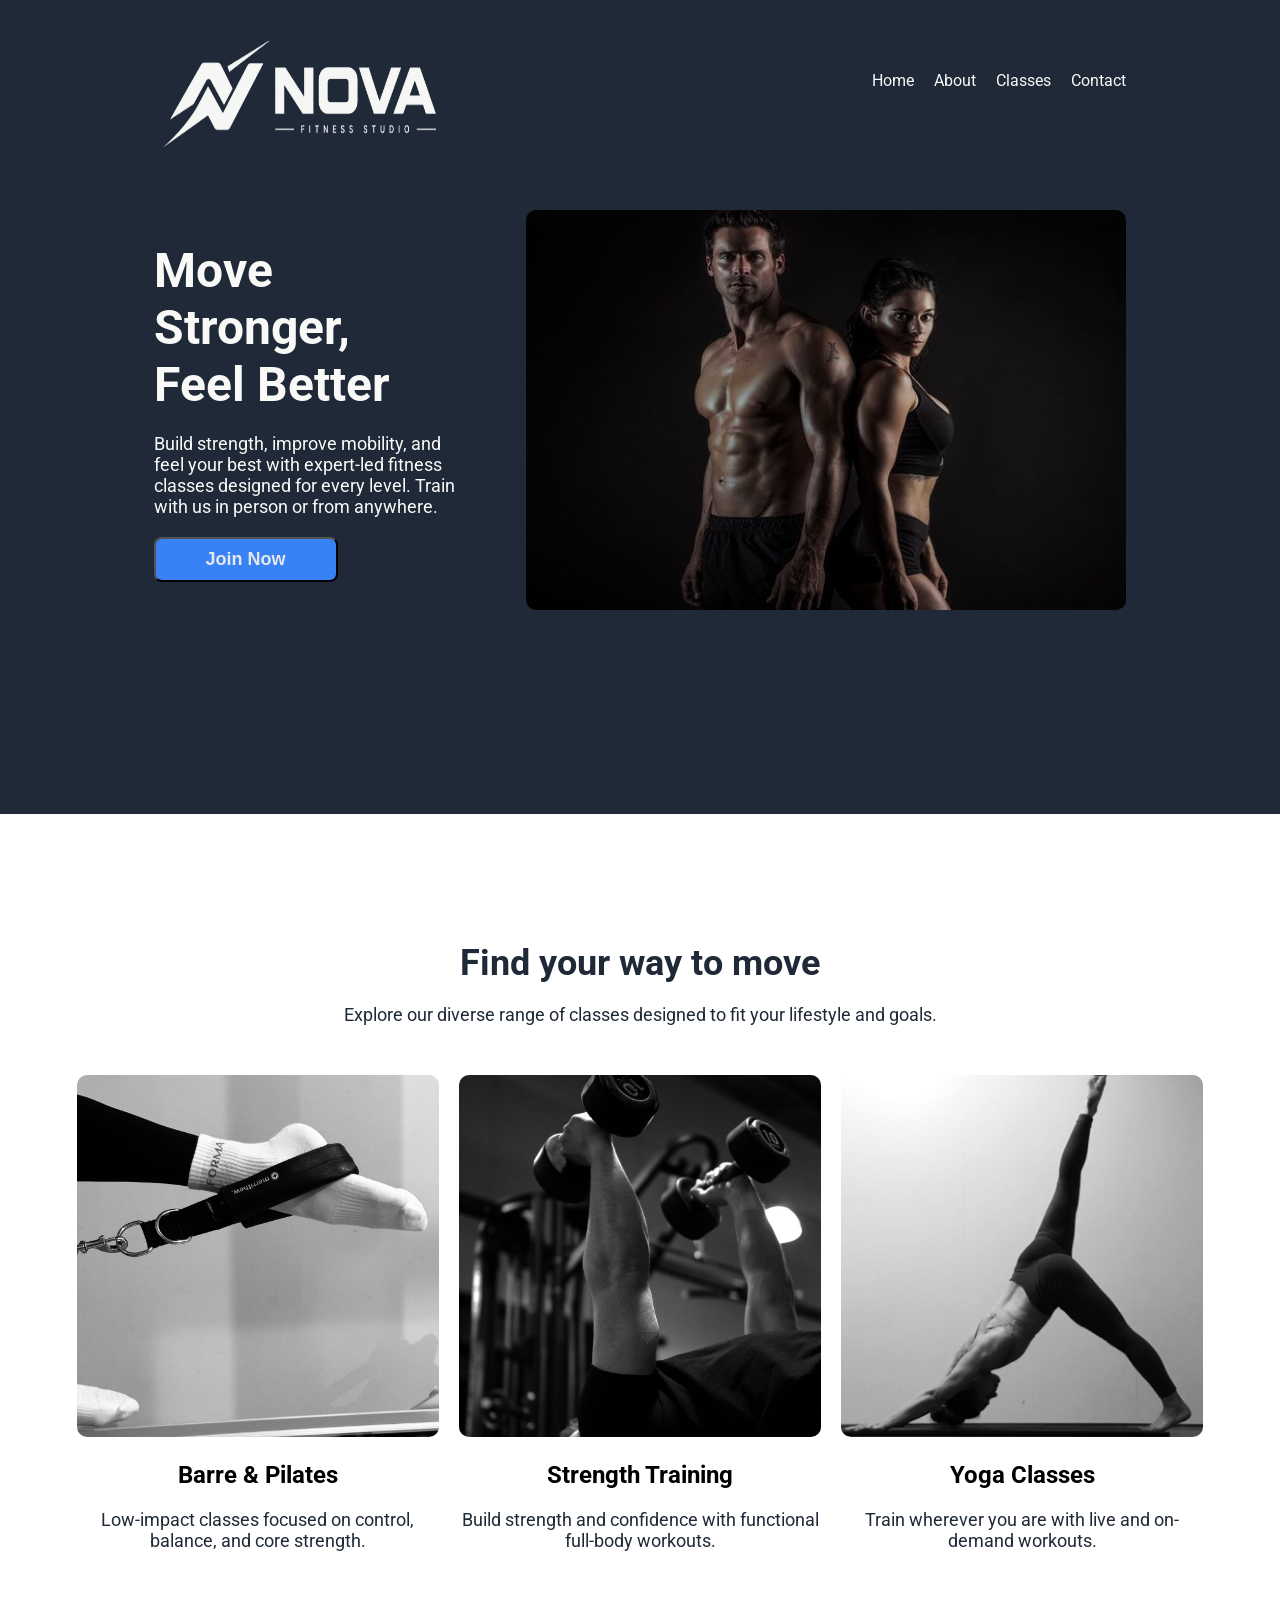
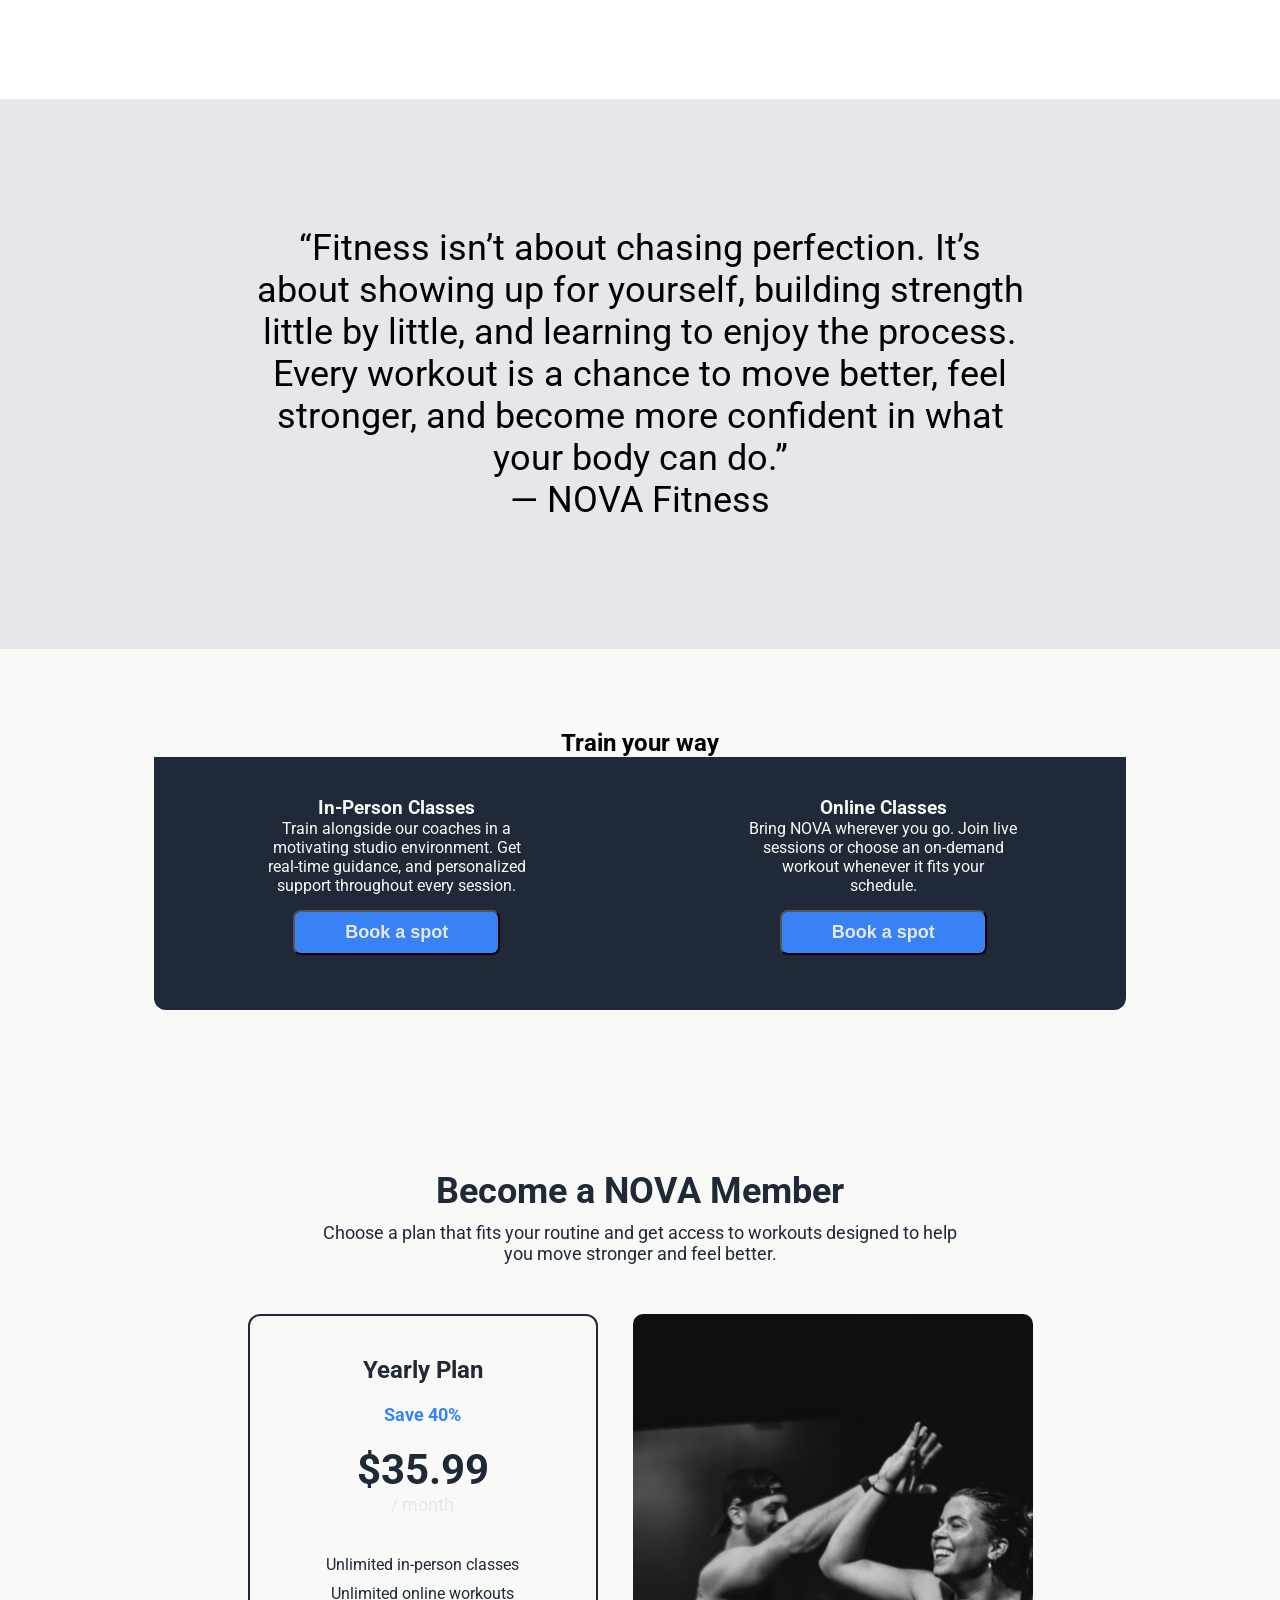
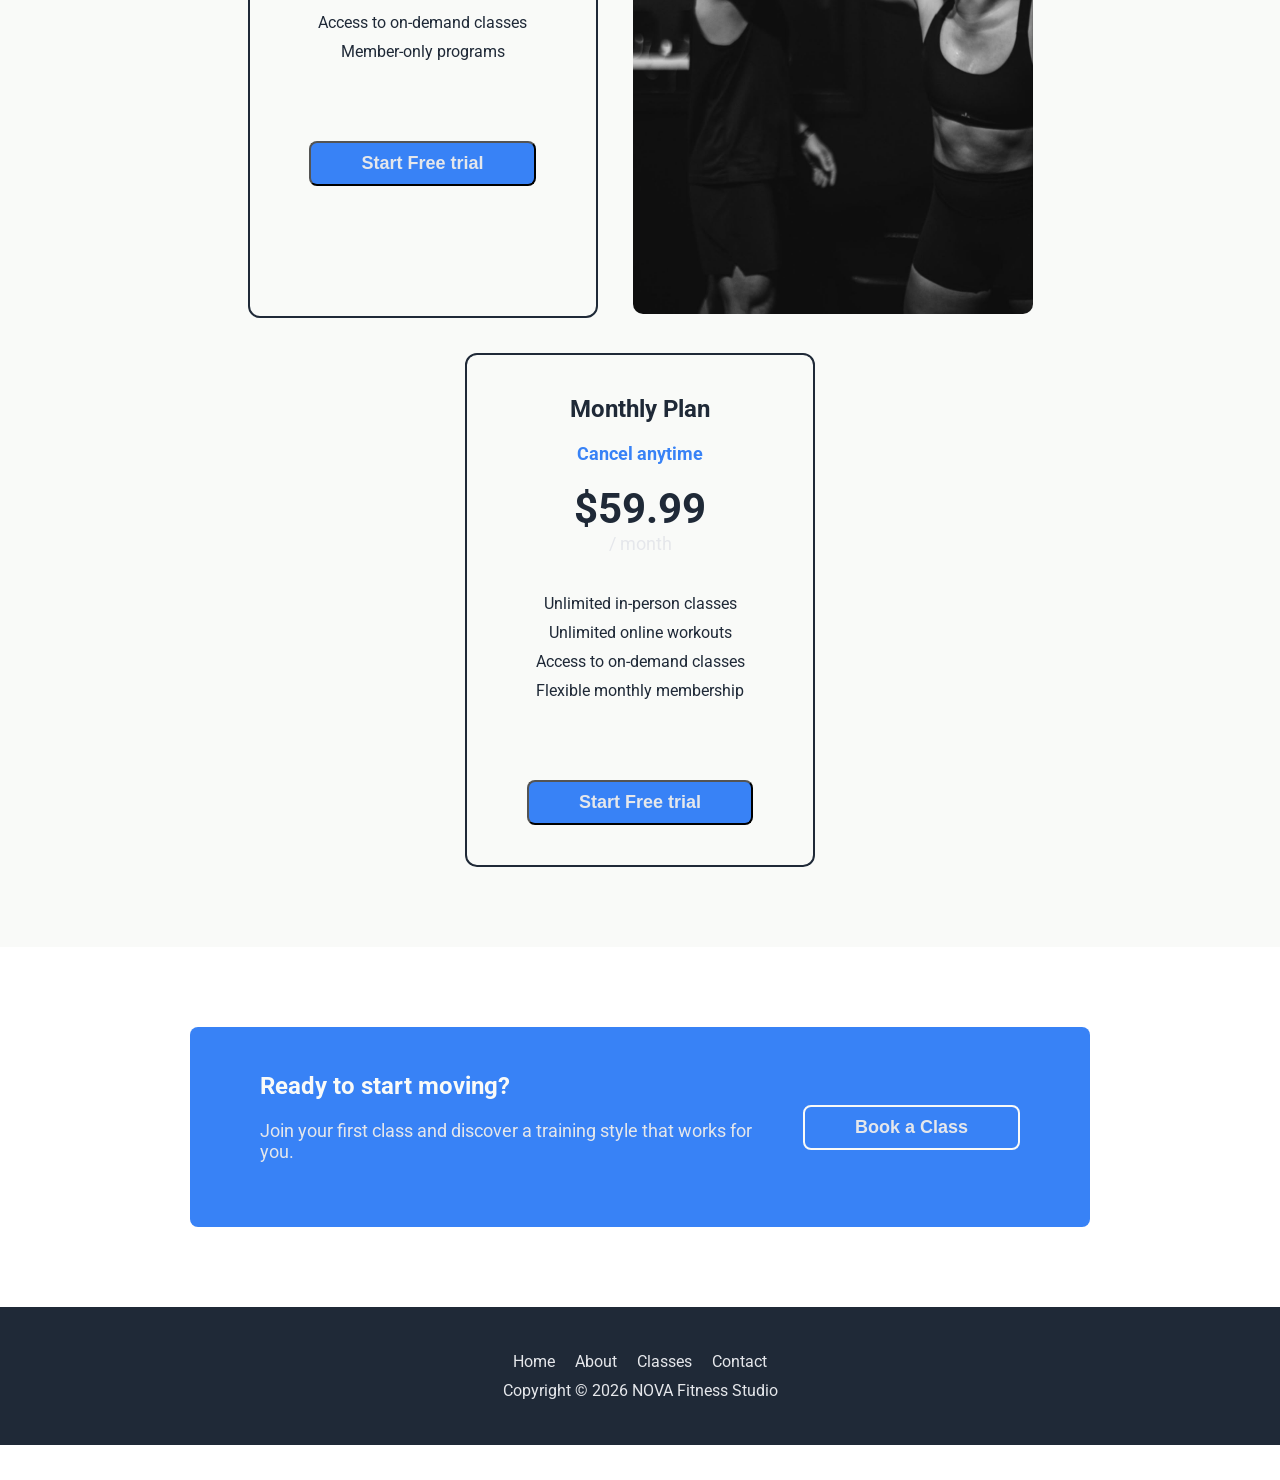
==== index.html @ 89b5c19a "Add files via upload" ====
<!DOCTYPE html>
<html lang="en">

<head>
    <meta charset="UTF-8">
    <meta name="viewport" content="width=device-width, initial-scale=1.0">
    <title>NOVA STUDIO</title>
    <link rel="stylesheet" href="style.css">

</head>

<body>
    <header>
        <img src="imagess/logo.png" alt="Logo" class="logo">
        <nav>
            <ul>
                <li><a href="#home">Home</a></li>
                <li><a href="#about">About</a></li>
                <li><a href="#classes">Classes</a></li>
                <li><a href="#contact">Contact</a></li>
            </ul>
        </nav>
    </header>
    <main>
        <section class="hero" id="home">
            <article class="hero-content">
                <h1>Move Stronger, <br> Feel Better</h1>
                <p>
                    Build strength, improve mobility, and feel your best with
                    expert-led fitness classes designed for every level.
                    Train with us in person or from anywhere.
                </p>
                <button href="classes.html" class="cta-button">Join Now</button>
            </article>
            <figure>
                <img src="imagess/gym-buddies.jpg" alt="Gym buddies" class="hero-image">
            </figure>
        </section>
        <section class="classes">
            <h2>Find your way to move</h2>
            <p>Explore our diverse range of classes designed to fit your lifestyle and goals.</p>
            <div class="class-cards">
                <article class="card-info">
                    <a href="pilates.html"><img src="imagess/pilates.jpg" alt="Pilates fitness class"></a>

                    <h3>Barre & Pilates</h3>

                    <p>
                        Low-impact classes focused on control,
                        balance, and core strength.
                    </p>
                </article>


                <article class="card-info">
                    <a href="strength-training.html"><img src="imagess/strength.jpg"
                            alt="man lifting weights in a gym"></a>

                    <h3>Strength Training</h3>

                    <p>
                        Build strength and confidence with functional
                        full-body workouts.
                    </p>
                </article>


                <article class="card-info">
                    <a href="yoga-classes.html"><img src="imagess/yoga.jpg" alt="woman doing a yoga posture"></a>

                    <h3>Yoga Classes</h3>

                    <p>
                        Train wherever you are with live
                        and on-demand workouts.
                    </p>
                </article>
            </div>
        </section>

        <section class="quote">

            <blockquote>

                “Fitness isn’t about chasing perfection. It’s about showing up for yourself, building strength little by
                little, and
                learning to enjoy the process. Every workout is a chance to move better, feel stronger, and become more
                confident in
                what your body can do.”

                <footer>
                    — NOVA Fitness
                </footer>

            </blockquote>

        </section>
        <section class="training-options">

            <h2>Train your way</h2>
            <section class="training-types">

                <aside>
                    <h3>In-Person Classes</h3>

                    <p>
                        Train alongside our coaches in a
                        motivating studio environment. Get real-time guidance,
                        and personalized support
                        throughout every session.
                    </p>
                    <button href="classes.html" class="cta-button btn-classes">Book a spot</button>

                </aside>
                <aside>
                    <h3>Online Classes</h3>

                    <p>
                        Bring NOVA wherever you go. Join live sessions or
                        choose an on-demand workout whenever it fits your
                        schedule.
                    </p>

                    <button href="classes.html" class="cta-button btn-classes">Book a spot</button>
                </aside>

            </section>

        </section>
        <section class="plans">
            <h2>Become a NOVA Member</h2>

            <p>
                Choose a plan that fits your routine and get access to workouts
                designed to help you move stronger and feel better.
            </p>

            <section class="plan-cards">

                <article class="plan-card">
                    <h3>Yearly Plan</h3>

                    <p class="plan-offer">Save 40%</p>

                    <p class="plan-price">
                        <span>$35.99</span>
                        / month
                    </p>

                    <ul>
                        <li>Unlimited in-person classes</li>
                        <li>Unlimited online workouts</li>
                        <li>Access to on-demand classes</li>
                        <li>Member-only programs</li>
                    </ul>

                    <button href="classes.html" class="cta-button">Start Free trial</button>
                </article>

                <figure>
                    <img src="imagess/gym-buddies2.jpg" alt="Gym buddies" class="plan-img">
                </figure>
                <article class="plan-card">
                    <h3>Monthly Plan</h3>

                    <p class="plan-offer">Cancel anytime</p>

                    <p class="plan-price">
                        <span>$59.99</span>
                        / month
                    </p>

                    <ul>
                        <li>Unlimited in-person classes</li>
                        <li>Unlimited online workouts</li>
                        <li>Access to on-demand classes</li>
                        <li>Flexible monthly membership</li>
                    </ul>

                    <button href="classes.html" class="cta-button">Start Free trial</button>
                </article>

            </section>
        </section>
        <section class="cta">

            <article>
                <h2>Ready to start moving?</h2>

                <p>
                    Join your first class and discover a training style
                    that works for you.
                </p>
            </article>

            <button href="classes.html" class="button">
                Book a Class
            </button>
        </section>
    </main>
    <footer>
        <ul class="footer-nav">
            <li><a href="#home">Home</a></li>
            <li><a href="#about">About</a></li>
            <li><a href="#classes">Classes</a></li>
            <li><a href="#contact">Contact</a></li>
        </ul>
        <p>
            Copyright © 2026 NOVA Fitness Studio
        </p>
    </footer>
</body>

</html>
---- style.css ----
@import url("https://fonts.googleapis.com/css2?family=Roboto&display=swap");

:root {
    --main-text: #1f2937;
    --hero-header-text: #f9faf8;
    --secondary-color: #e5e7eb;
    --btn-text-color: #3882f6;
}

* {
    box-sizing: border-box;
    margin: 0;
    padding: 0;
}

body {
    font-family: "Roboto", sans-serif;
}

a {
    text-decoration: none;
    color: inherit;
}

/* HEADER + HERO */

header,
header ul {
    display: flex;
    justify-content: space-between;
    align-items: center;
    align-items: flex-end;
}

ul {
    gap: 20px;
    list-style: none;
}

header,
.hero {
    background-color: var(--main-text);
    color: var(--hero-header-text);
    padding: 20px 12%;
    display: flex;
}

nav {
    display: flex;
    justify-content: space-between;
    align-items: center;
    margin-bottom: 80px;
}

nav a:hover {
    color: var(--btn-text-color);
}

.menu-toggle,
.menu-button {
    display: none;
}

.logo {
    width: 300px;
    height: 150px;
}

/* HERO */

.hero {
    display: flex;
    justify-content: space-between;
    align-items: center;
    gap: 60px;
    padding-bottom: 200px;
}

.hero-image {
    width: 600px;
    height: 400px;
    border-radius: 10px;
}

article h1 {
    font-size: 48px;
}

article p {
    font-size: 18px;
    margin: 20px 0;
}

/* BUTTON */

button {
    background-color: var(--btn-text-color);
    padding: 10px 50px;
    border-radius: 8px;
    font-size: 18px;
    font-weight: bold;
    color: var(--secondary-color);
}

button:hover {
    background-color: #2563eb;
}

/* CLASSES / INFORMATION */

.classes {
    text-align: center;
    margin: 10% 0;
}

.classes h2,
.classes p {
    color: var(--main-text);
}

.classes h2 {
    font-size: 36px;
    margin: 50px 0 20px;
}

.classes p {
    font-size: 18px;
    margin-bottom: 50px;
    text-align: center;
}

/* CARD CARDS */

.class-cards {
    display: flex;
    flex-wrap: wrap;
    justify-content: center;
    gap: 20px;
    margin-top: 20px;
    padding: 0 6%;
    text-align: center;
}

.card-info {
    flex: 1 1 280px;
    max-width: 400px;
}

.card-info img {
    width: 100%;
    aspect-ratio: 1 / 1;
    object-fit: cover;
    border-radius: 10px;
}

.card-info h3 {
    font-size: 24px;
    margin: 20px 0 10px;
}

.card-info p {
    font-size: 18px;
    color: var(--main-text);
    margin-bottom: 20px;
    width: 100%;
}

/* QUOTE */

.quote {
    background-color: var(--secondary-color);
    padding: 10% 20%;
    font-size: 36px;
    text-align: center;
}

/* MEMBERSHIP PLANS */

.training-options {
    background-color: var(--hero-header-text);
    text-align: center;
    padding: 80px 12%;
}

.training-types {
    display: flex;
    align-items: center;
    justify-content: space-around;
    background-color: var(--main-text);
    border-radius: 0 0 12px 12px;
}

aside {
    width: 350px;
    padding: 40px;
    text-align: center;
    color: var(--hero-header-text);
}

.btn-classes {
    margin: 15px 0;
}

/*PLAN CARDS*/

.plans {
    background-color: var(--hero-header-text);
    text-align: center;
    padding: 80px 12%;
}

.plans>h2 {
    font-size: 36px;
    color: var(--main-text);
    margin-bottom: 10px;
}

.plans>p {
    max-width: 650px;
    margin: 0 auto 50px;
    color: var(--main-text);
    font-size: 18px;
}

.plan-cards {
    display: flex;
    flex-wrap: wrap;
    justify-content: center;
    gap: 35px;
}

.plan-card {
    width: 350px;
    max-width: 100%;
    padding: 40px;
    border: 2px solid var(--main-text);
    border-radius: 12px;
    text-align: center;
    background-color: var(--hero-header-text);
}

.plan-card h3 {
    font-size: 24px;
    color: var(--main-text);
    margin-bottom: 8px;
}

.plan-offer {
    color: var(--btn-text-color);
    font-weight: bold;
    margin-bottom: 20px;
}

.plan-price {
    color: var(--secondary-color);
    margin-bottom: 25px;
}

.plan-price span {
    display: block;
    color: var(--main-text);
    font-size: 42px;
    font-weight: bold;
}

.plan-card ul {
    margin: 40px 0 80px 0;
    color: var(--main-text);
}

.plan-card li {
    margin-bottom: 10px;
}

.plan-img {
    width: 400px;
    max-width: 100%;
    height: 600px;
    border-radius: 10px;
}

/*CTA */
.cta {
    max-width: 900px;
    margin: 80px auto;
    padding: 45px 70px;
    background-color: var(--btn-text-color);
    color: var(--hero-header-text);
    display: flex;
    align-items: center;
    gap: 40px;
    border-radius: 8px;
}

.cta h2 {
    font-size: 24px;
    margin-bottom: 5px;
}

.cta p {
    font-size: 18px;
    color: var(--secondary-color);
}

.cta .button {
    border: 2px solid var(--hero-header-text);
    white-space: nowrap;
}

.cta .button:hover {
    background-color: var(--hero-header-text);
    color: var(--btn-text-color);
}

/* FOOTER */

body>footer {
    background-color: var(--main-text);
    color: var(--secondary-color);
    text-align: center;
    padding: 35px;
    margin-bottom: 35px;
}

/* ABOUT PAGE */

.about-page main {
    color: var(--main-text);
}

.about-hero {
    background-color: var(--main-text);
    color: var(--hero-header-text);
    padding: 100px 12% 120px;
}

.eyebrow,
.trainer-role {
    color: var(--btn-text-color);
    font-size: 14px;
    font-weight: bold;
    letter-spacing: 1px;
    margin-bottom: 18px;
    text-transform: uppercase;
}

.about-hero h1 {
    font-size: clamp(42px, 6vw, 76px);
    line-height: 1.05;
    max-width: 800px;
}

.about-intro {
    color: var(--secondary-color);
    font-size: 20px;
    line-height: 1.6;
    margin-top: 30px;
    max-width: 620px;
}

.about-story,
.trust-section,
.trainers-section {
    margin: 0 auto;
    max-width: 1200px;
    padding: 100px 6%;
}

.about-story {
    display: flex;
    gap: 70px;
}

.about-story>* {
    flex: 1 1 0;
}

.about-story> :first-child {
    flex: 0.8 1 0;
}

.about-story> :last-child {
    flex: 1.2 1 0;
}

.about-story h2,
.section-heading h2 {
    font-size: 38px;
    line-height: 1.15;
}

.about-story div:last-child p {
    color: #4b5563;
    font-size: 18px;
    line-height: 1.7;
    margin-bottom: 22px;
}

.trust-section {
    max-width: none;
    padding-left: 12%;
    padding-right: 12%;
    background-color: var(--secondary-color);
}

.section-heading {
    margin-bottom: 45px;
}

.trust-grid,
.trainer-grid {
    display: flex;
    flex-wrap: wrap;
    gap: 24px;
}

.trust-grid>*,
.trainer-grid>* {
    flex: 1 1 calc((100% - 48px) / 3);
}

.trust-grid article {
    border-top: 3px solid var(--btn-text-color);
    padding-top: 22px;
}

.trust-number {
    color: var(--btn-text-color);
    font-size: 14px;
    font-weight: bold;
}

.trust-grid h3,
.trainer-card h3 {
    font-size: 24px;
    margin: 18px 0 12px;
}

.trust-grid p,
.trainer-card p:last-child {
    color: #4b5563;
    font-size: 16px;
    line-height: 1.6;
}

.trainers-section {
    max-width: none;
    padding-left: 12%;
    padding-right: 12%;
}

.trainer-card {
    background-color: #f3f4f6;
    border-radius: 8px;
    overflow: hidden;
    text-align: center;
}

.trainer-card img {
    display: block;
    height: 280px;
    object-fit: cover;
    width: 100%;
}

.trainer-card:nth-child(3) img {
    object-position: center top;
}

.trainer-card div {
    padding: 25px;
    justify-content: center;
}

.trainer-role {
    margin-bottom: 0;
}

.trainer-card h3 {
    margin-top: 8px;
}

.disclaimer {
    text-align: center;
}

.about-cta {
    align-items: center;
    background-color: var(--btn-text-color);
    color: var(--hero-header-text);
    display: flex;
    gap: 35px;
    justify-content: space-between;
    margin: 0 auto 100px;
    max-width: 1050px;
    padding: 45px 55px;
}

.about-cta h2 {
    font-size: 28px;
}

.about-cta .button {
    border: 2px solid var(--hero-header-text);
    display: inline-block;
    font-weight: bold;
    padding: 10px 24px;
    white-space: nowrap;
}

.about-cta .button:hover {
    background-color: var(--hero-header-text);
    color: var(--btn-text-color);
}

body>footer p {
    margin: 10px 0;
}

.footer-nav {
    display: flex;
    justify-content: center;
    gap: 20px;
    margin: 10px 0;
}

.footer-nav a:hover {
    color: var(--btn-text-color);
}

.footer-menu-toggle,
.footer-menu-button {
    display: none;
}

@media (min-width: 601px) and (max-width: 1024px) {

    header,
    .hero {
        padding-left: 6%;
        padding-right: 6%;
    }

    .logo {
        width: 220px;
        height: auto;
    }

    nav {
        margin-bottom: 30px;
    }

    .hero {
        gap: 30px;
        padding-bottom: 120px;
    }

    .hero-image {
        width: 45vw;
        height: auto;
    }

    .cta {
        margin: 60px 6%;
        padding: 40px;
    }

    .quote {
        padding: 12% 10%;
        font-size: 30px;
    }

    .about-hero {
        padding: 80px 6% 90px;
    }

    .about-story,
    .trust-section,
    .trainers-section {
        padding-left: 6%;
        padding-right: 6%;
    }

    .about-story {
        gap: 35px;
    }

    .trainer-grid {
        flex-wrap: wrap;
    }

    .trainer-grid>* {
        flex-basis: calc((100% - 24px) / 2);
    }

    .trainer-card:last-child {
        margin-inline: auto;
        max-width: 50%;
    }

    .about-cta {
        margin-left: 6%;
        margin-right: 6%;
    }
}

@media (max-width: 600px) {

    header,
    .hero,
    .class-cards,
    .cta {
        flex-direction: column;
    }

    header,
    .hero {
        padding: 20px 6%;
    }

    header {
        flex-direction: row;
        flex-wrap: wrap;
        gap: 20px;
        align-items: flex-start;
        justify-content: space-between;
    }

    .logo {
        width: min(240px, 80vw);
        height: auto;
    }

    .hero-content,
    .hero figure,
    .card-info,
    .training-types,
    .plans,
    .plan-cards,
    .plan-card,
    .plan-cards figure {
        width: 100%;
    }

    .hero-image,
    .card-info img,
    .card-info p,
    .plan-img {
        width: 100%;
        height: auto;
    }

    nav {
        display: none;
        flex-basis: 100%;
        margin-bottom: 20px;
        width: 100%;
    }

    nav ul {
        align-items: center;
        flex-direction: column;
        gap: 16px;
    }

    .menu-button {
        cursor: pointer;
        display: flex;
        flex-direction: column;
        gap: 5px;
        padding: 30px;
    }

    .menu-button span {
        background-color: var(--hero-header-text);
        display: block;
        height: 3px;
        width: 28px;
    }

    .menu-toggle:focus-visible+.menu-button {
        outline: 2px solid var(--btn-text-color);
        outline-offset: 4px;
    }

    .menu-toggle:checked+.menu-button+nav {
        display: block;
    }

    .about-hero {
        padding: 65px 6% 75px;
    }

    .about-hero h1 {
        font-size: 40px;
    }

    .about-intro {
        font-size: 18px;
    }

    .about-story,
    .trust-grid,
    .trainer-grid {
        flex-direction: column;
    }

    .about-story>*,
    .trust-grid>*,
    .trainer-grid>* {
        flex: 0 1 auto;
    }

    .about-story {
        gap: 35px;
    }

    .about-story,
    .trust-section,
    .trainers-section {
        padding-bottom: 70px;
        padding-top: 70px;
    }

    .about-story h2,
    .section-heading h2 {
        font-size: 32px;
    }

    .trust-section,
    .trainers-section {
        padding-left: 6%;
        padding-right: 6%;
    }

    .trainer-card:last-child {
        margin-inline: 0;
        max-width: none;
    }

    .about-cta {
        align-items: stretch;
        flex-direction: column;
        margin: 0 6% 70px;
        padding: 30px;
    }

    .about-cta h2 {
        font-size: 24px;
    }

    .about-cta .button {
        text-align: center;
    }

    .training-options,
    .plans {
        padding-left: 6%;
        padding-right: 6%;
    }

    .training-types,
    .plan-cards {
        align-items: center;
        flex-direction: column;
    }

    aside {
        width: 100%;
    }

    .plan-card {
        max-width: 350px;
    }

    .footer-menu-button {
        cursor: pointer;
        display: flex;
        flex-direction: column;
        gap: 5px;
        margin: 0 auto 15px;
        padding: 8px;
        width: fit-content;
    }

    .footer-menu-button span {
        background-color: var(--secondary-color);
        display: block;
        height: 3px;
        width: 28px;
    }

    .footer-menu-toggle:focus-visible+.footer-menu-button {
        outline: 2px solid var(--btn-text-color);
        outline-offset: 4px;
    }

    .footer-nav {
        display: none;
        flex-direction: column;
        gap: 16px;
    }

    .footer-menu-toggle:checked+.footer-menu-button+.footer-nav {
        display: flex;
    }
}

.footer-nav a:hover {
    color: var(--btn-text-color);
}

/*CLASSES PAGE*/
/* =========================
   CLASSES PAGE
   ========================= */


/* HERO */

.classes-page .hero-images {
    display: flex;
    flex-direction: row;
    width: 100%;
    overflow: hidden;
}

.classes-page .hero-images img {
    width: 25%;
    height: 500px;
    object-fit: cover;
    opacity: 0.5;
    min-width: 0;
}

.classes-page .hero-classes {
    width: 100%;
    height: 500px;
    overflow: hidden;
}

.classes-page .hero-classes-content {
    display: block;
    position: relative;
    bottom: 320px;
    padding: 0 30% 0 10%;
    color: var(--main-text);
}


/* =========================
   CLASSES SECTION
   ========================= */

.classes-page .class-title {
    background-color: var(--main-text);
    text-align: center;
    padding: 5% 0 12% 0;
    color: var(--hero-header-text);
}

.classes-page .class-title h2 {
    font-size: 36px;
    margin-bottom: 20px;
}

.classes-page .class-title p {
    font-size: 18px;
}

.classes-page .cards-classes,
.classes-page .class-details {
    display: flex;
}

.classes-page .cards-classes {
    justify-content: center;
    gap: 20px;
    margin: 20px;
    text-align: center;
}

.classes-page .cards-classes>a,
.classes-page .class-info {
    min-width: 0;
}

.classes-page .cards-classes img {
    width: 500px;
    height: 500px;
    max-width: 100%;
    object-fit: cover;
    border-radius: 10px;
}

.classes-page .strength-training {
    flex-direction: row-reverse;
}

.classes-page .class-info {
    width: 500px;
    max-width: 100%;
    padding: 30px 0;
    text-align: start;
}

.classes-page .strength-class {
    text-align: right;
}

.classes-page .class-info h3 {
    font-size: 24px;
}

.classes-page .class-details {
    flex-direction: column;
    gap: 40px;
}

.classes-page .class-info button {
    margin-top: 40px;
}


/* =========================
   SCHEDULE SECTION
   ========================= */

.classes-page .schedule-section {
    background-color: var(--hero-header-text);
}

.classes-page .schedule-heading {
    text-align: center;
    padding: 8% 0;
}

.classes-page .inperson-heading,
.classes-page .classes-types {
    background-color: var(--main-text);
    color: var(--secondary-color);
    display: flex;
    justify-content: space-around;
    gap: 40px;
    padding: 5%;
}

.classes-page .inperson-heading h2,
.classes-page .classes-types h2,
.classes-page .inperson-heading p,
.classes-page .classes-types p {
    min-width: 0;
}

.classes-page .inperson-heading p,
.classes-page .classes-types p {
    width: 400px;
    max-width: 100%;
}

.classes-page .schedule-grid {
    display: flex;
    max-width: 1200px;
    width: 100%;
    margin: auto;
    border: 1px solid var(--secondary-color);
}

.classes-page .schedule-day {
    width: 20%;
    min-width: 0;
    background-color: var(--hero-header-text);
    border-right: 1px solid var(--secondary-color);
}

.classes-page .schedule-day:last-child {
    border-right: none;
}

.classes-page .schedule-day>h3 {
    background-color: var(--main-text);
    color: var(--hero-header-text);
    text-align: center;
    padding: 15px;
    font-size: 18px;
}

.classes-page .class-session {
    padding: 20px 15px;
    min-height: 240px;
    min-width: 0;
    border-bottom: 1px solid var(--secondary-color);
    overflow-wrap: break-word;
}

.classes-page .class-session:last-child {
    border-bottom: none;
}

.classes-page .class-time {
    color: var(--btn-text-color);
    font-size: 18px;
    font-weight: bold;
    margin-bottom: 8px;
}

.classes-page .class-session h4 {
    font-size: 18px;
    margin-bottom: 15px;
    color: var(--main-text);
}

.classes-page .class-session p {
    color: var(--main-text);
    margin-bottom: 5px;
}

.classes-page .spots {
    margin-top: 15px;
    font-weight: bold;
    color: #1f2937;
}

.classes-page .schedule-button {
    display: block;
    background-color: var(--btn-text-color);
    color: var(--hero-header-text);
    text-align: center;
    padding: 9px;
    margin-top: 15px;
    border-radius: 5px;
    text-decoration: none;
}

.classes-page .schedule-button:hover {
    background-color: var(--main-text);
}


/* ==================================================
   SMALL DESKTOP
   901px - 1460px
   ================================================== */

@media (min-width: 901px) and (max-width: 1460px) {

    /* HERO */

    .classes-page .hero-classes {
        width: 100%;
        height: 500px;
        overflow: hidden;
    }

    .classes-page .hero-images {
        width: 100%;
    }

    .classes-page .hero-images img {
        width: 25%;
        height: 500px;
        min-width: 0;
    }

    .classes-page .hero-classes-content {
        bottom: 320px;
        padding: 0 12%;
    }


    /* TITLE */

    .classes-page .class-title {
        width: 100%;
        padding-left: 8%;
        padding-right: 8%;
    }


    /* CLASS CARDS */

    .classes-page .cards-classes {
        width: 90%;
        max-width: 1100px;
        margin: 40px auto;
        gap: 30px;
    }

    .classes-page .cards-classes>a,
    .classes-page .class-info {
        width: 50%;
        min-width: 0;
    }

    .classes-page .cards-classes img {
        width: 100%;
        height: 420px;
        object-fit: cover;
    }

    .classes-page .class-info {
        padding: 30px 0;
    }


    /* SCHEDULE HEADINGS */

    .classes-page .inperson-heading,
    .classes-page .classes-types {
        width: 100%;
        padding: 5% 8%;
    }

    .classes-page .inperson-heading p,
    .classes-page .classes-types p {
        width: 45%;
    }


    /* SCHEDULE */

    .classes-page .schedule-grid {
        width: 90%;
        max-width: 1100px;
    }

    .classes-page .schedule-day {
        min-width: 0;
    }
}


/* ==================================================
   TABLET
   601px - 900px
   ================================================== */

@media (min-width: 601px) and (max-width: 900px) {

    /* HERO */

    .classes-page .hero-images {
        flex-wrap: wrap;
    }

    .classes-page .hero-images img {
        width: 50%;
        height: 250px;
    }

    .classes-page .hero-classes {
        height: 500px;
        overflow: hidden;
    }

    .classes-page .hero-classes-content {
        bottom: 330px;
        padding: 0 10%;
    }


    /* CLASS CARDS */

    .classes-page .cards-classes {
        flex-direction: column;
        align-items: center;

        width: calc(100% - 60px);
        max-width: 700px;

        margin: 40px auto;
    }

    .classes-page .strength-training {
        flex-direction: column;
    }

    .classes-page .cards-classes>a,
    .classes-page .class-info {
        width: 100%;
        max-width: 700px;
    }

    .classes-page .cards-classes img {
        width: 100%;
        height: 400px;
        object-fit: cover;
    }

    .classes-page .class-info {
        padding: 25px 0;
        text-align: left;
    }

    .classes-page .strength-class {
        text-align: left;
    }


    /* SCHEDULE HEADINGS */

    .classes-page .inperson-heading,
    .classes-page .classes-types {
        padding: 40px 8%;
    }

    .classes-page .inperson-heading p,
    .classes-page .classes-types p {
        width: 50%;
    }


    /* SCHEDULE */

    .classes-page .schedule-grid {
        flex-wrap: wrap;

        width: 90%;
        max-width: 700px;
    }

    .classes-page .schedule-day {
        width: 50%;
        min-width: 0;
    }
}


/* ==================================================
   MOBILE
   600px AND BELOW
   ================================================== */

@media (max-width: 600px) {

    /* HERO */

    .classes-page .hero-images {
        flex-wrap: wrap;
    }

    .classes-page .hero-images img {
        width: 50%;
        height: 210px;
    }

    .classes-page .hero-classes {
        height: 420px;
        overflow: hidden;
    }

    .classes-page .hero-classes-content {
        bottom: 305px;
        padding: 0 8%;
        text-align: center;
    }

    .classes-page .hero-classes-content h1 {
        font-size: 34px;
    }

    .classes-page .hero-classes-content p {
        font-size: 16px;
    }


    /* TITLE */

    .classes-page .class-title {
        padding: 50px 8%;
    }

    .classes-page .class-title h2 {
        font-size: 30px;
    }


    /* CLASS CARDS */

    .classes-page .cards-classes {
        flex-direction: column;
        align-items: stretch;

        width: calc(100% - 40px);

        margin: 30px auto;
    }

    .classes-page .strength-training {
        flex-direction: column;
    }

    .classes-page .cards-classes>a,
    .classes-page .class-info {
        width: 100%;
        max-width: 100%;
    }

    .classes-page .cards-classes img {
        width: 100%;
        height: 300px;
        object-fit: cover;
    }

    .classes-page .class-info {
        padding: 25px 0;
        text-align: left;
    }

    .classes-page .strength-class {
        text-align: left;
    }

    .classes-page .class-details {
        gap: 20px;
    }

    .classes-page .class-info button {
        width: 100%;
    }


    /* SCHEDULE HEADINGS */

    .classes-page .schedule-heading {
        padding: 50px 8%;
    }

    .classes-page .inperson-heading,
    .classes-page .classes-types {
        flex-direction: column;
        gap: 20px;
        padding: 40px 8%;
    }

    .classes-page .inperson-heading p,
    .classes-page .classes-types p {
        width: 100%;
        max-width: 100%;
    }


    /* SCHEDULE */

    .classes-page .schedule-grid {
        flex-direction: column;

        width: 90%;
        max-width: 90%;
    }

    .classes-page .schedule-day {
        width: 100%;
        min-width: 0;

        border-right: none;
    }

    .classes-page .class-session {
        min-height: auto;
        min-width: 0;

        overflow-wrap: break-word;
    }
}
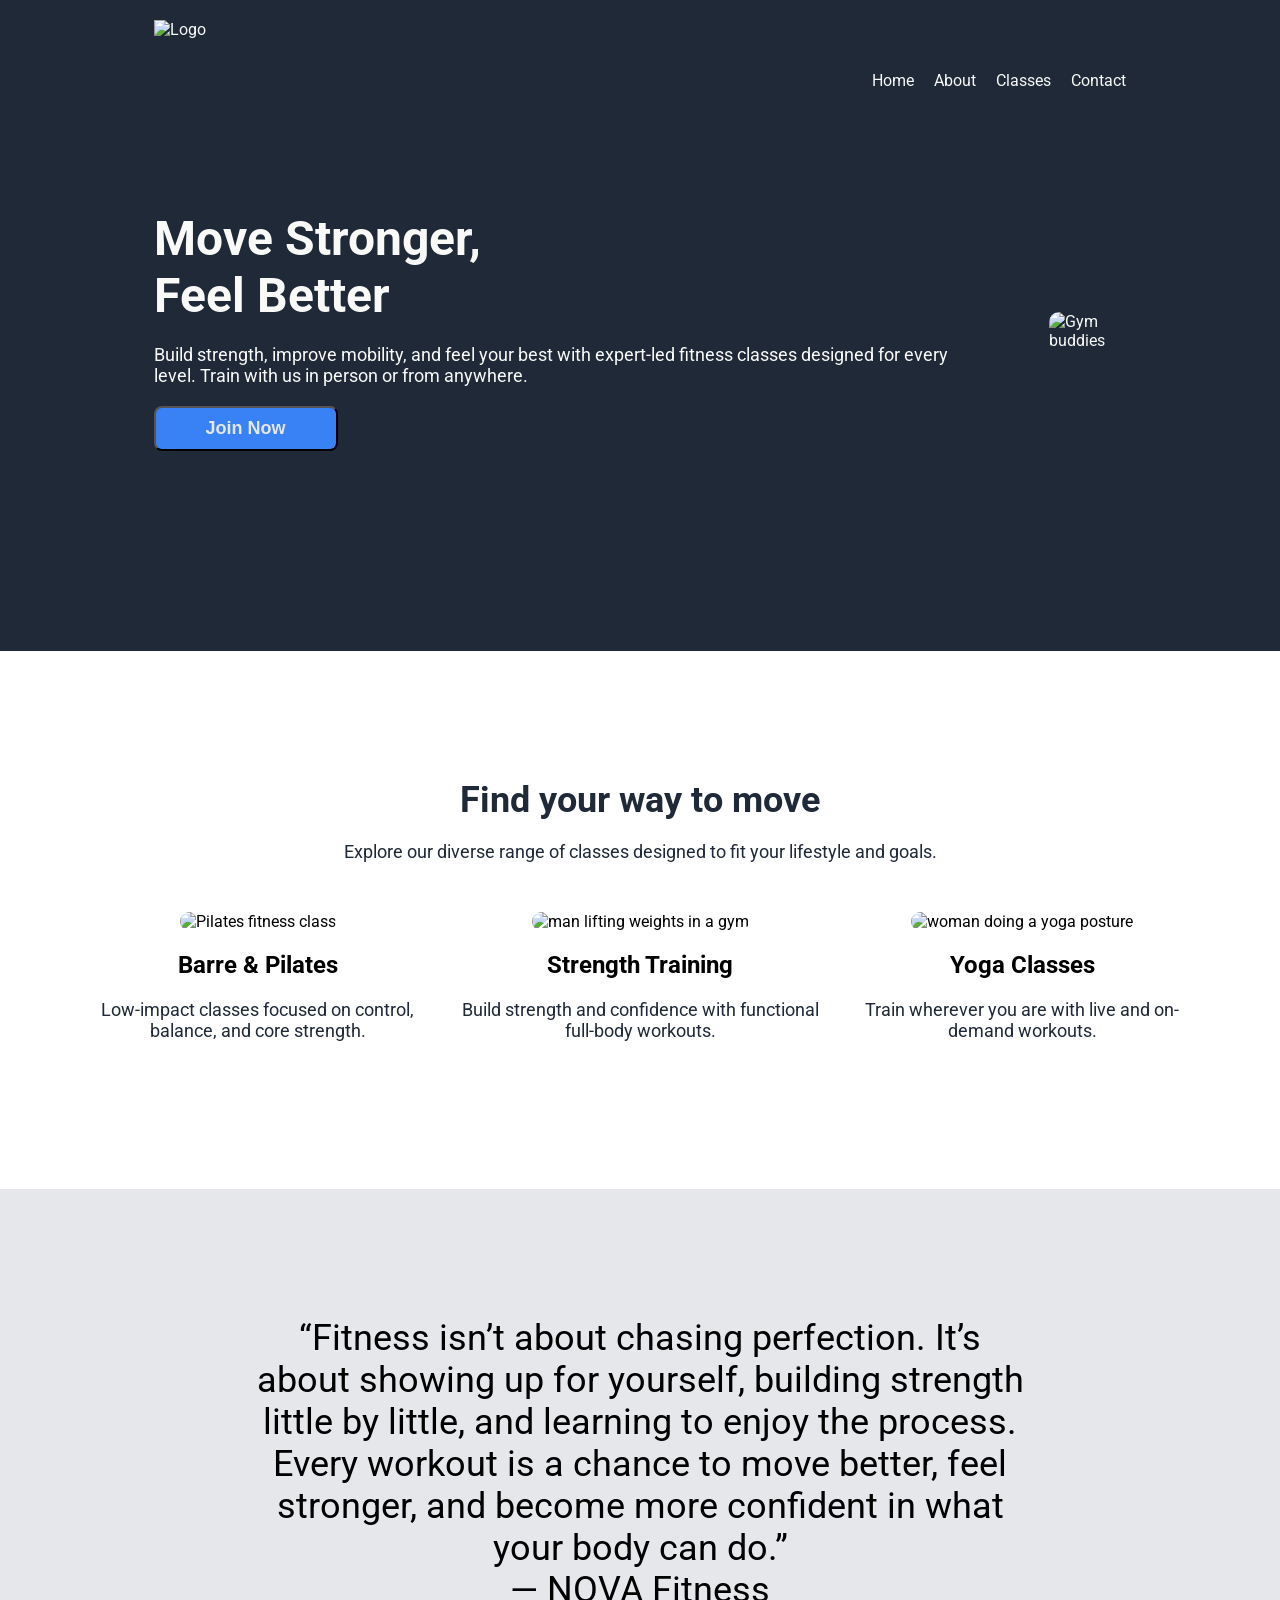
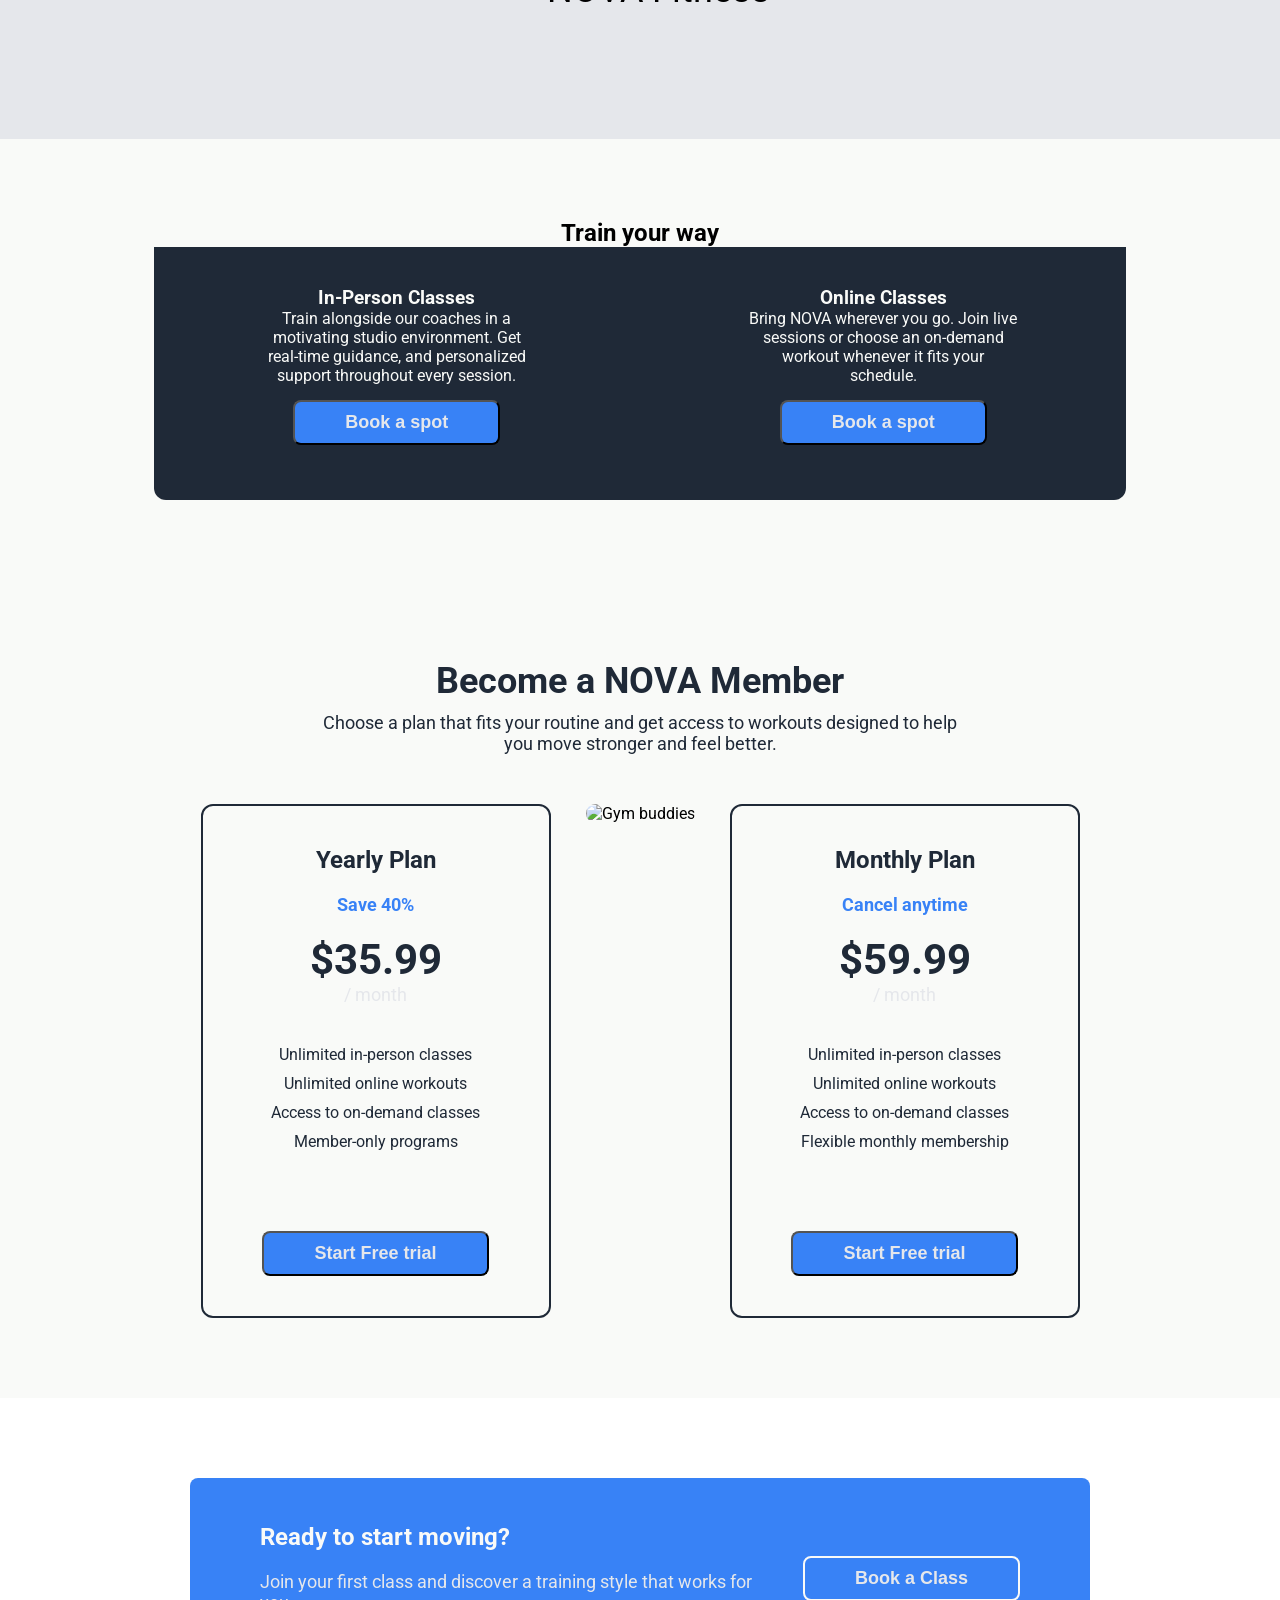
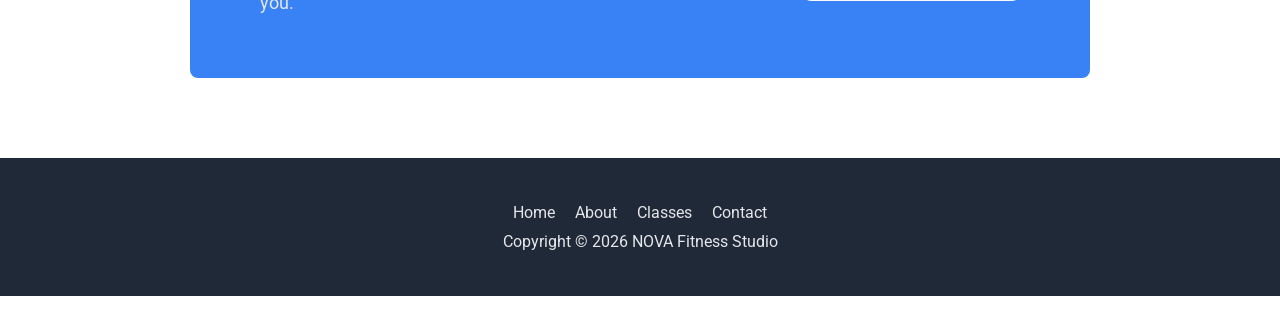
==== commit 408c2270: "Fix HTML syntax and update structure" ====
--- a/index.html
+++ b/index.html
@@ -1,214 +1,236 @@
-<!DOCTYPE html>
+<!doctype html>
 <html lang="en">
-
-<head>
-    <meta charset="UTF-8">
-    <meta name="viewport" content="width=device-width, initial-scale=1.0">
+  <head>
+    <meta charset="UTF-8" />
+    <meta name="viewport" content="width=device-width, initial-scale=1.0" />
     <title>NOVA STUDIO</title>
-    <link rel="stylesheet" href="style.css">
-
-</head>
-
-<body>
+    <link rel="stylesheet" href="style.css" />
+  </head>
+
+  <body>
     <header>
-        <img src="imagess/logo.png" alt="Logo" class="logo">
-        <nav>
-            <ul>
-                <li><a href="#home">Home</a></li>
-                <li><a href="#about">About</a></li>
-                <li><a href="#classes">Classes</a></li>
-                <li><a href="#contact">Contact</a></li>
-            </ul>
-        </nav>
+      <img src="images/logo.png" alt="Logo" class="logo" />
+      <input type="checkbox" id="menu-toggle" class="menu-toggle" />
+      <label
+        for="menu-toggle"
+        class="menu-button"
+        aria-label="Toggle navigation menu"
+      >
+        <span></span>
+        <span></span>
+        <span></span>
+      </label>
+      <nav>
+        <ul>
+          <li><a href="index.html">Home</a></li>
+          <li><a href="about.html">About</a></li>
+          <li><a href="classes.html">Classes</a></li>
+          <li><a href="#contact">Contact</a></li>
+        </ul>
+      </nav>
     </header>
     <main>
-        <section class="hero" id="home">
-            <article class="hero-content">
-                <h1>Move Stronger, <br> Feel Better</h1>
-                <p>
-                    Build strength, improve mobility, and feel your best with
-                    expert-led fitness classes designed for every level.
-                    Train with us in person or from anywhere.
-                </p>
-                <button href="classes.html" class="cta-button">Join Now</button>
-            </article>
-            <figure>
-                <img src="imagess/gym-buddies.jpg" alt="Gym buddies" class="hero-image">
-            </figure>
+      <section class="hero" id="home">
+        <article class="hero-content">
+          <h1>
+            Move Stronger, <br />
+            Feel Better
+          </h1>
+          <p>
+            Build strength, improve mobility, and feel your best with expert-led
+            fitness classes designed for every level. Train with us in person or
+            from anywhere.
+          </p>
+          <button href="classes.html" class="cta-button">Join Now</button>
+        </article>
+        <figure>
+          <img
+            src="images/gym-buddies.jpg"
+            alt="Gym buddies"
+            class="hero-image"
+          />
+        </figure>
+      </section>
+      <section class="classes">
+        <h2>Find your way to move</h2>
+        <p>
+          Explore our diverse range of classes designed to fit your lifestyle
+          and goals.
+        </p>
+        <div class="class-cards">
+          <article class="card-info">
+            <a href="pilates.html"
+              ><img src="images/pilates.jpg" alt="Pilates fitness class"
+            /></a>
+
+            <h3>Barre & Pilates</h3>
+
+            <p>
+              Low-impact classes focused on control, balance, and core strength.
+            </p>
+          </article>
+
+          <article class="card-info">
+            <a href="strength-training.html"
+              ><img
+                src="images/strength.jpg"
+                alt="man lifting weights in a gym"
+            /></a>
+
+            <h3>Strength Training</h3>
+
+            <p>
+              Build strength and confidence with functional full-body workouts.
+            </p>
+          </article>
+
+          <article class="card-info">
+            <a href="online-classes.html"
+              ><img src="images/yoga.jpg" alt="woman doing a yoga posture"
+            /></a>
+
+            <h3>Yoga Classes</h3>
+
+            <p>Train wherever you are with live and on-demand workouts.</p>
+          </article>
+        </div>
+      </section>
+
+      <section class="quote">
+        <blockquote>
+          “Fitness isn’t about chasing perfection. It’s about showing up for
+          yourself, building strength little by little, and learning to enjoy
+          the process. Every workout is a chance to move better, feel stronger,
+          and become more confident in what your body can do.”
+
+          <footer>— NOVA Fitness</footer>
+        </blockquote>
+      </section>
+      <section class="training-options">
+        <h2>Train your way</h2>
+        <section class="training-types">
+          <aside>
+            <h3>In-Person Classes</h3>
+
+            <p>
+              Train alongside our coaches in a motivating studio environment.
+              Get real-time guidance, and personalized support throughout every
+              session.
+            </p>
+            <button href="classes.html" class="cta-button btn-classes">
+              Book a spot
+            </button>
+          </aside>
+          <aside>
+            <h3>Online Classes</h3>
+
+            <p>
+              Bring NOVA wherever you go. Join live sessions or choose an
+              on-demand workout whenever it fits your schedule.
+            </p>
+
+            <button href="classes.html" class="cta-button btn-classes">
+              Book a spot
+            </button>
+          </aside>
         </section>
-        <section class="classes">
-            <h2>Find your way to move</h2>
-            <p>Explore our diverse range of classes designed to fit your lifestyle and goals.</p>
-            <div class="class-cards">
-                <article class="card-info">
-                    <a href="pilates.html"><img src="imagess/pilates.jpg" alt="Pilates fitness class"></a>
-
-                    <h3>Barre & Pilates</h3>
-
-                    <p>
-                        Low-impact classes focused on control,
-                        balance, and core strength.
-                    </p>
-                </article>
-
-
-                <article class="card-info">
-                    <a href="strength-training.html"><img src="imagess/strength.jpg"
-                            alt="man lifting weights in a gym"></a>
-
-                    <h3>Strength Training</h3>
-
-                    <p>
-                        Build strength and confidence with functional
-                        full-body workouts.
-                    </p>
-                </article>
-
-
-                <article class="card-info">
-                    <a href="yoga-classes.html"><img src="imagess/yoga.jpg" alt="woman doing a yoga posture"></a>
-
-                    <h3>Yoga Classes</h3>
-
-                    <p>
-                        Train wherever you are with live
-                        and on-demand workouts.
-                    </p>
-                </article>
-            </div>
+      </section>
+      <section class="plans">
+        <h2>Become a NOVA Member</h2>
+
+        <p>
+          Choose a plan that fits your routine and get access to workouts
+          designed to help you move stronger and feel better.
+        </p>
+
+        <section class="plan-cards">
+          <article class="plan-card">
+            <h3>Yearly Plan</h3>
+
+            <p class="plan-offer">Save 40%</p>
+
+            <p class="plan-price">
+              <span>$35.99</span>
+              / month
+            </p>
+
+            <ul>
+              <li>Unlimited in-person classes</li>
+              <li>Unlimited online workouts</li>
+              <li>Access to on-demand classes</li>
+              <li>Member-only programs</li>
+            </ul>
+
+            <button href="classes.html" class="cta-button">
+              Start Free trial
+            </button>
+          </article>
+
+          <figure>
+            <img
+              src="images/gym-buddies2.jpg"
+              alt="Gym buddies"
+              class="plan-img"
+            />
+          </figure>
+          <article class="plan-card">
+            <h3>Monthly Plan</h3>
+
+            <p class="plan-offer">Cancel anytime</p>
+
+            <p class="plan-price">
+              <span>$59.99</span>
+              / month
+            </p>
+
+            <ul>
+              <li>Unlimited in-person classes</li>
+              <li>Unlimited online workouts</li>
+              <li>Access to on-demand classes</li>
+              <li>Flexible monthly membership</li>
+            </ul>
+
+            <button href="classes.html" class="cta-button">
+              Start Free trial
+            </button>
+          </article>
         </section>
-
-        <section class="quote">
-
-            <blockquote>
-
-                “Fitness isn’t about chasing perfection. It’s about showing up for yourself, building strength little by
-                little, and
-                learning to enjoy the process. Every workout is a chance to move better, feel stronger, and become more
-                confident in
-                what your body can do.”
-
-                <footer>
-                    — NOVA Fitness
-                </footer>
-
-            </blockquote>
-
-        </section>
-        <section class="training-options">
-
-            <h2>Train your way</h2>
-            <section class="training-types">
-
-                <aside>
-                    <h3>In-Person Classes</h3>
-
-                    <p>
-                        Train alongside our coaches in a
-                        motivating studio environment. Get real-time guidance,
-                        and personalized support
-                        throughout every session.
-                    </p>
-                    <button href="classes.html" class="cta-button btn-classes">Book a spot</button>
-
-                </aside>
-                <aside>
-                    <h3>Online Classes</h3>
-
-                    <p>
-                        Bring NOVA wherever you go. Join live sessions or
-                        choose an on-demand workout whenever it fits your
-                        schedule.
-                    </p>
-
-                    <button href="classes.html" class="cta-button btn-classes">Book a spot</button>
-                </aside>
-
-            </section>
-
-        </section>
-        <section class="plans">
-            <h2>Become a NOVA Member</h2>
-
-            <p>
-                Choose a plan that fits your routine and get access to workouts
-                designed to help you move stronger and feel better.
-            </p>
-
-            <section class="plan-cards">
-
-                <article class="plan-card">
-                    <h3>Yearly Plan</h3>
-
-                    <p class="plan-offer">Save 40%</p>
-
-                    <p class="plan-price">
-                        <span>$35.99</span>
-                        / month
-                    </p>
-
-                    <ul>
-                        <li>Unlimited in-person classes</li>
-                        <li>Unlimited online workouts</li>
-                        <li>Access to on-demand classes</li>
-                        <li>Member-only programs</li>
-                    </ul>
-
-                    <button href="classes.html" class="cta-button">Start Free trial</button>
-                </article>
-
-                <figure>
-                    <img src="imagess/gym-buddies2.jpg" alt="Gym buddies" class="plan-img">
-                </figure>
-                <article class="plan-card">
-                    <h3>Monthly Plan</h3>
-
-                    <p class="plan-offer">Cancel anytime</p>
-
-                    <p class="plan-price">
-                        <span>$59.99</span>
-                        / month
-                    </p>
-
-                    <ul>
-                        <li>Unlimited in-person classes</li>
-                        <li>Unlimited online workouts</li>
-                        <li>Access to on-demand classes</li>
-                        <li>Flexible monthly membership</li>
-                    </ul>
-
-                    <button href="classes.html" class="cta-button">Start Free trial</button>
-                </article>
-
-            </section>
-        </section>
-        <section class="cta">
-
-            <article>
-                <h2>Ready to start moving?</h2>
-
-                <p>
-                    Join your first class and discover a training style
-                    that works for you.
-                </p>
-            </article>
-
-            <button href="classes.html" class="button">
-                Book a Class
-            </button>
-        </section>
+      </section>
+      <section class="cta">
+        <article>
+          <h2>Ready to start moving?</h2>
+
+          <p>
+            Join your first class and discover a training style that works for
+            you.
+          </p>
+        </article>
+
+        <button href="classes.html" class="button">Book a Class</button>
+      </section>
     </main>
     <footer>
-        <ul class="footer-nav">
-            <li><a href="#home">Home</a></li>
-            <li><a href="#about">About</a></li>
-            <li><a href="#classes">Classes</a></li>
-            <li><a href="#contact">Contact</a></li>
-        </ul>
-        <p>
-            Copyright © 2026 NOVA Fitness Studio
-        </p>
+      <input
+        type="checkbox"
+        id="footer-menu-toggle"
+        class="footer-menu-toggle"
+      />
+      <label
+        for="footer-menu-toggle"
+        class="footer-menu-button"
+        aria-label="Toggle footer navigation menu"
+      >
+        <span></span>
+        <span></span>
+        <span></span>
+      </label>
+      <ul class="footer-nav">
+        <li><a href="#home">Home</a></li>
+        <li><a href="about.html">About</a></li>
+        <li><a href="#classes">Classes</a></li>
+        <li><a href="#contact">Contact</a></li>
+      </ul>
+      <p>Copyright © 2026 NOVA Fitness Studio</p>
     </footer>
-</body>
-
-</html>+  </body>
+</html>
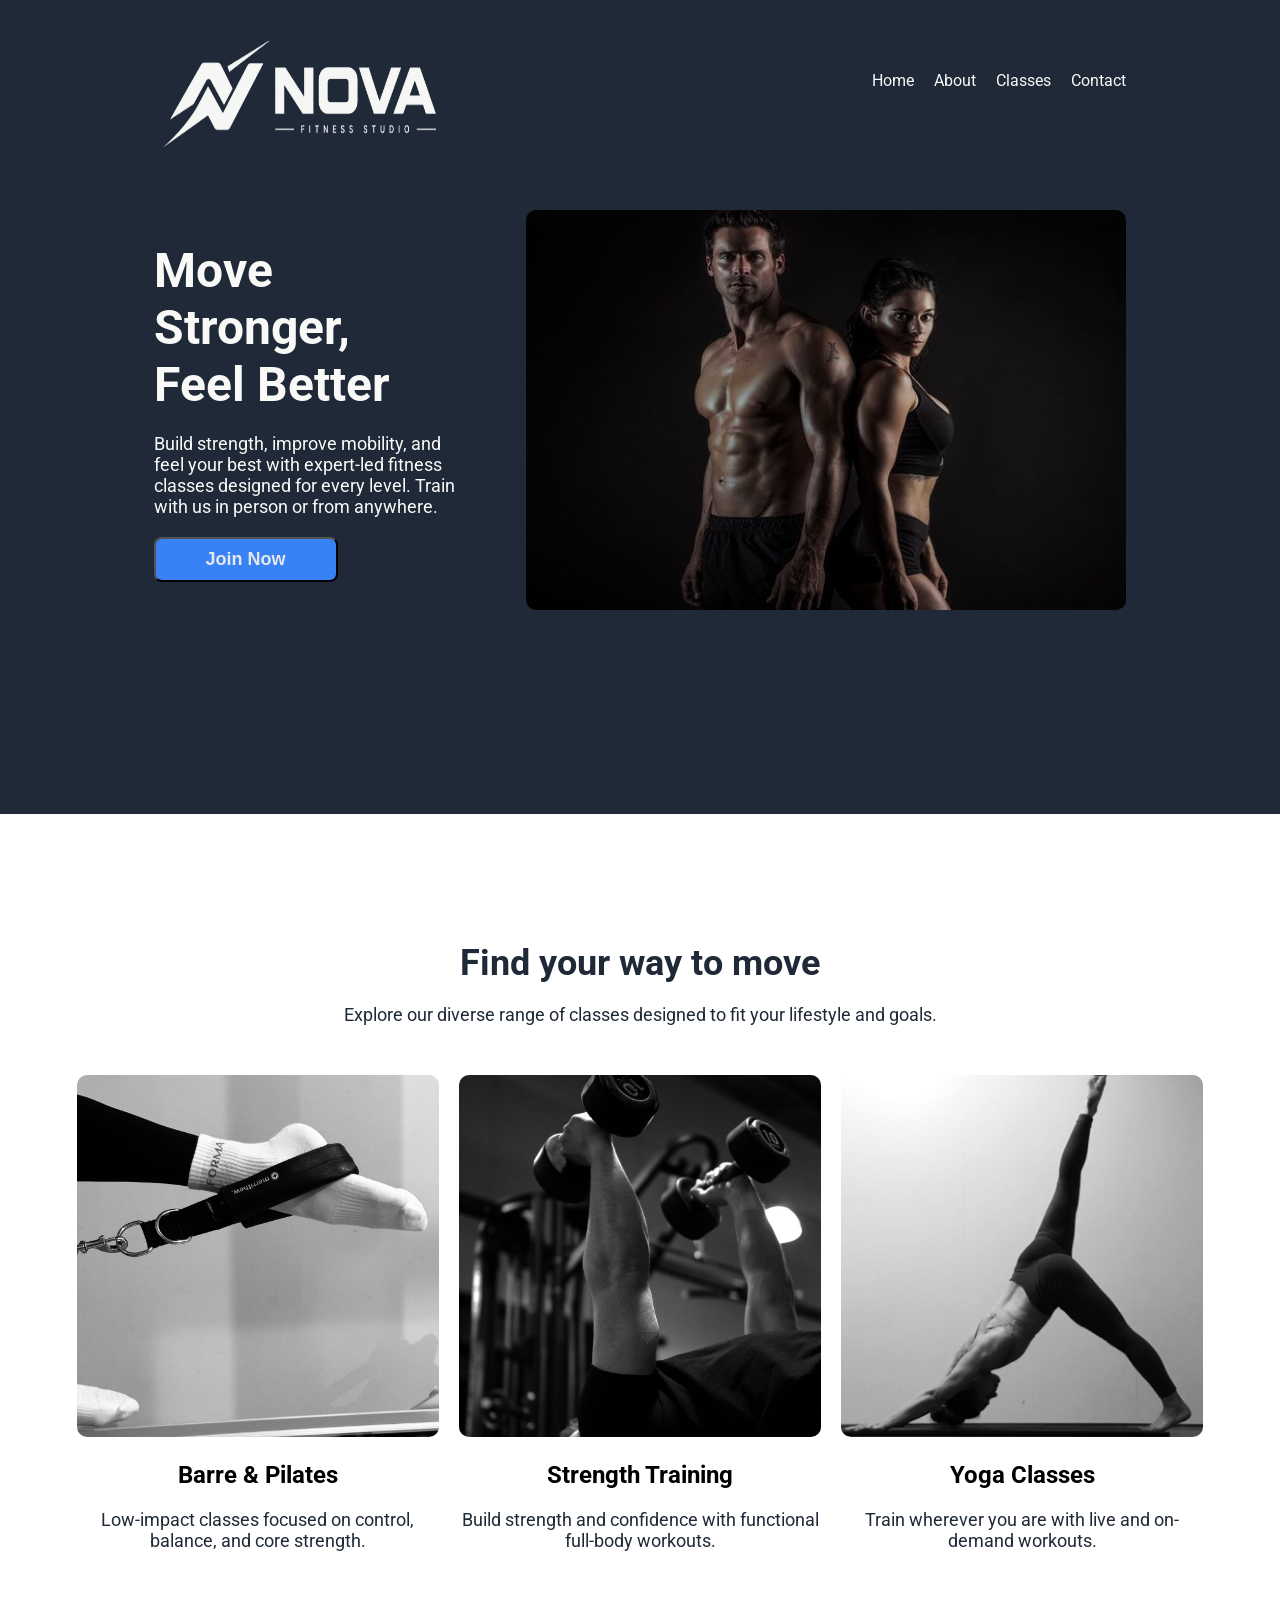
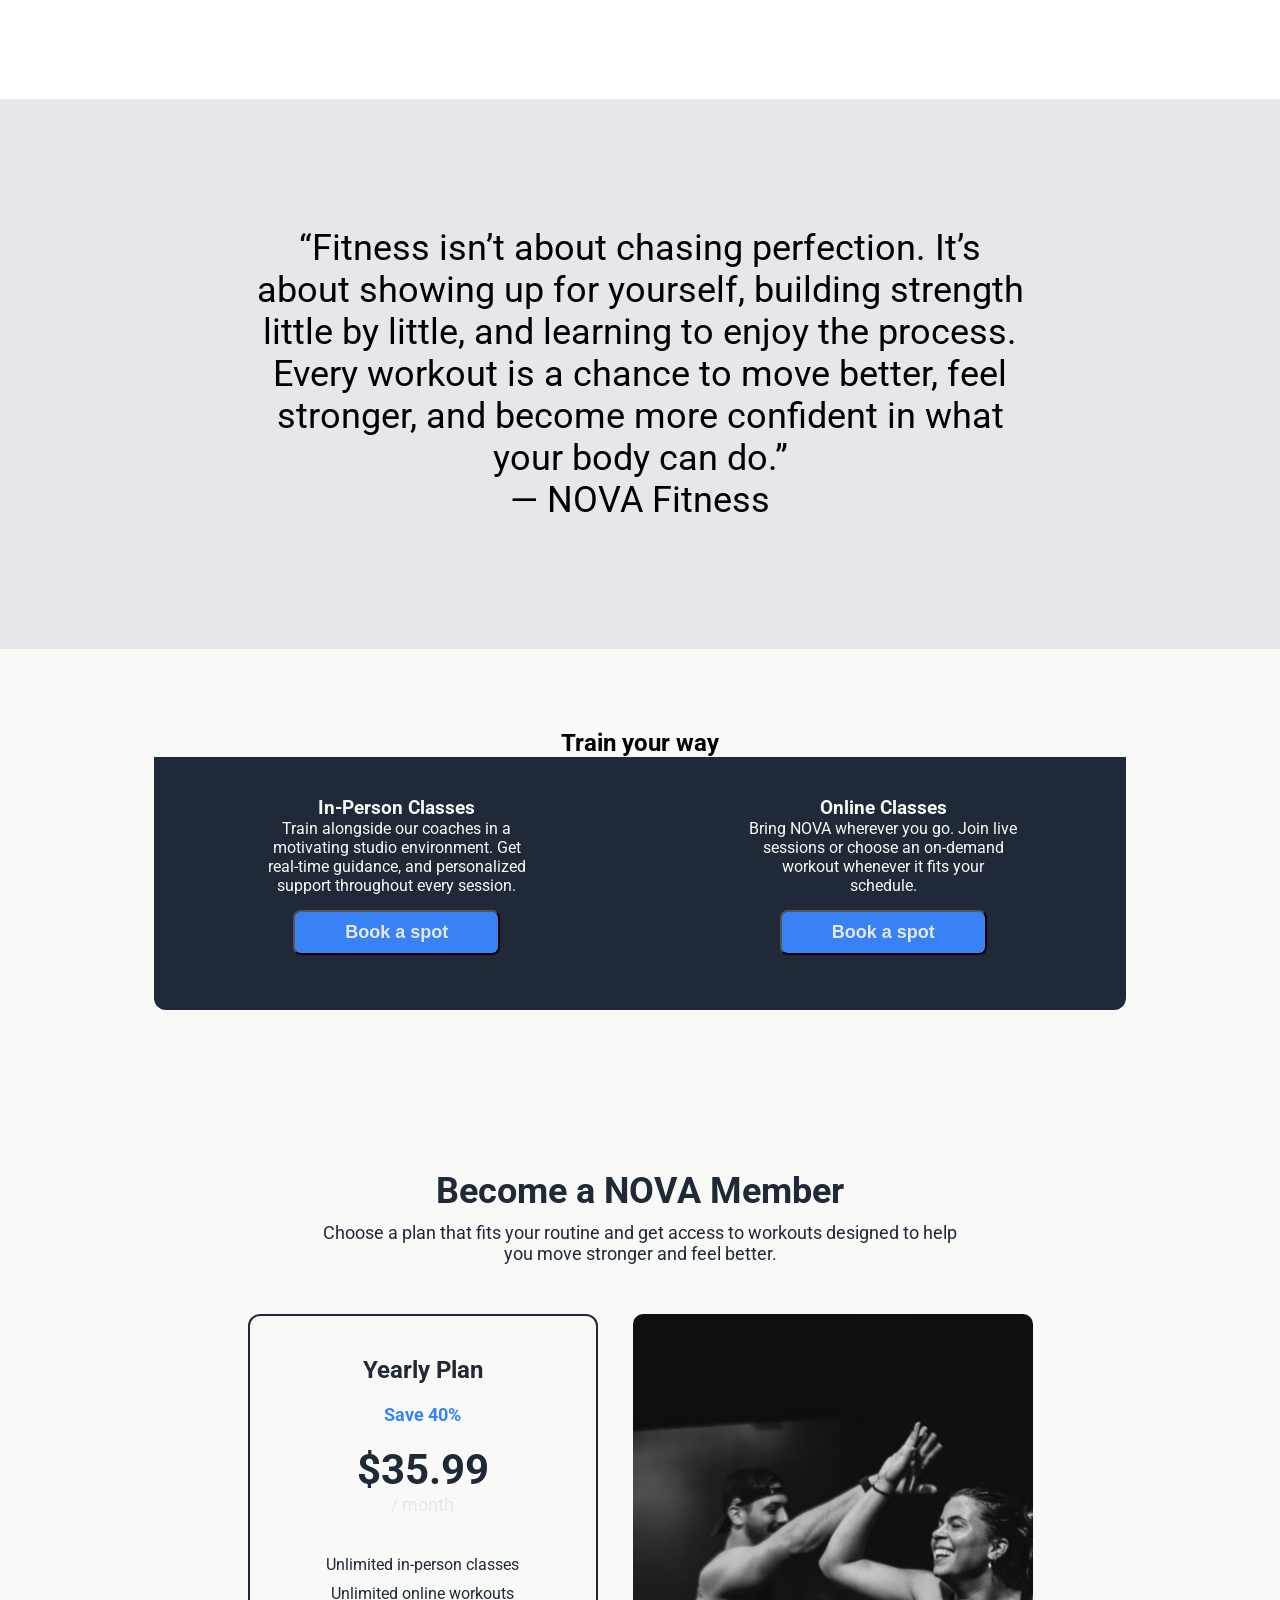
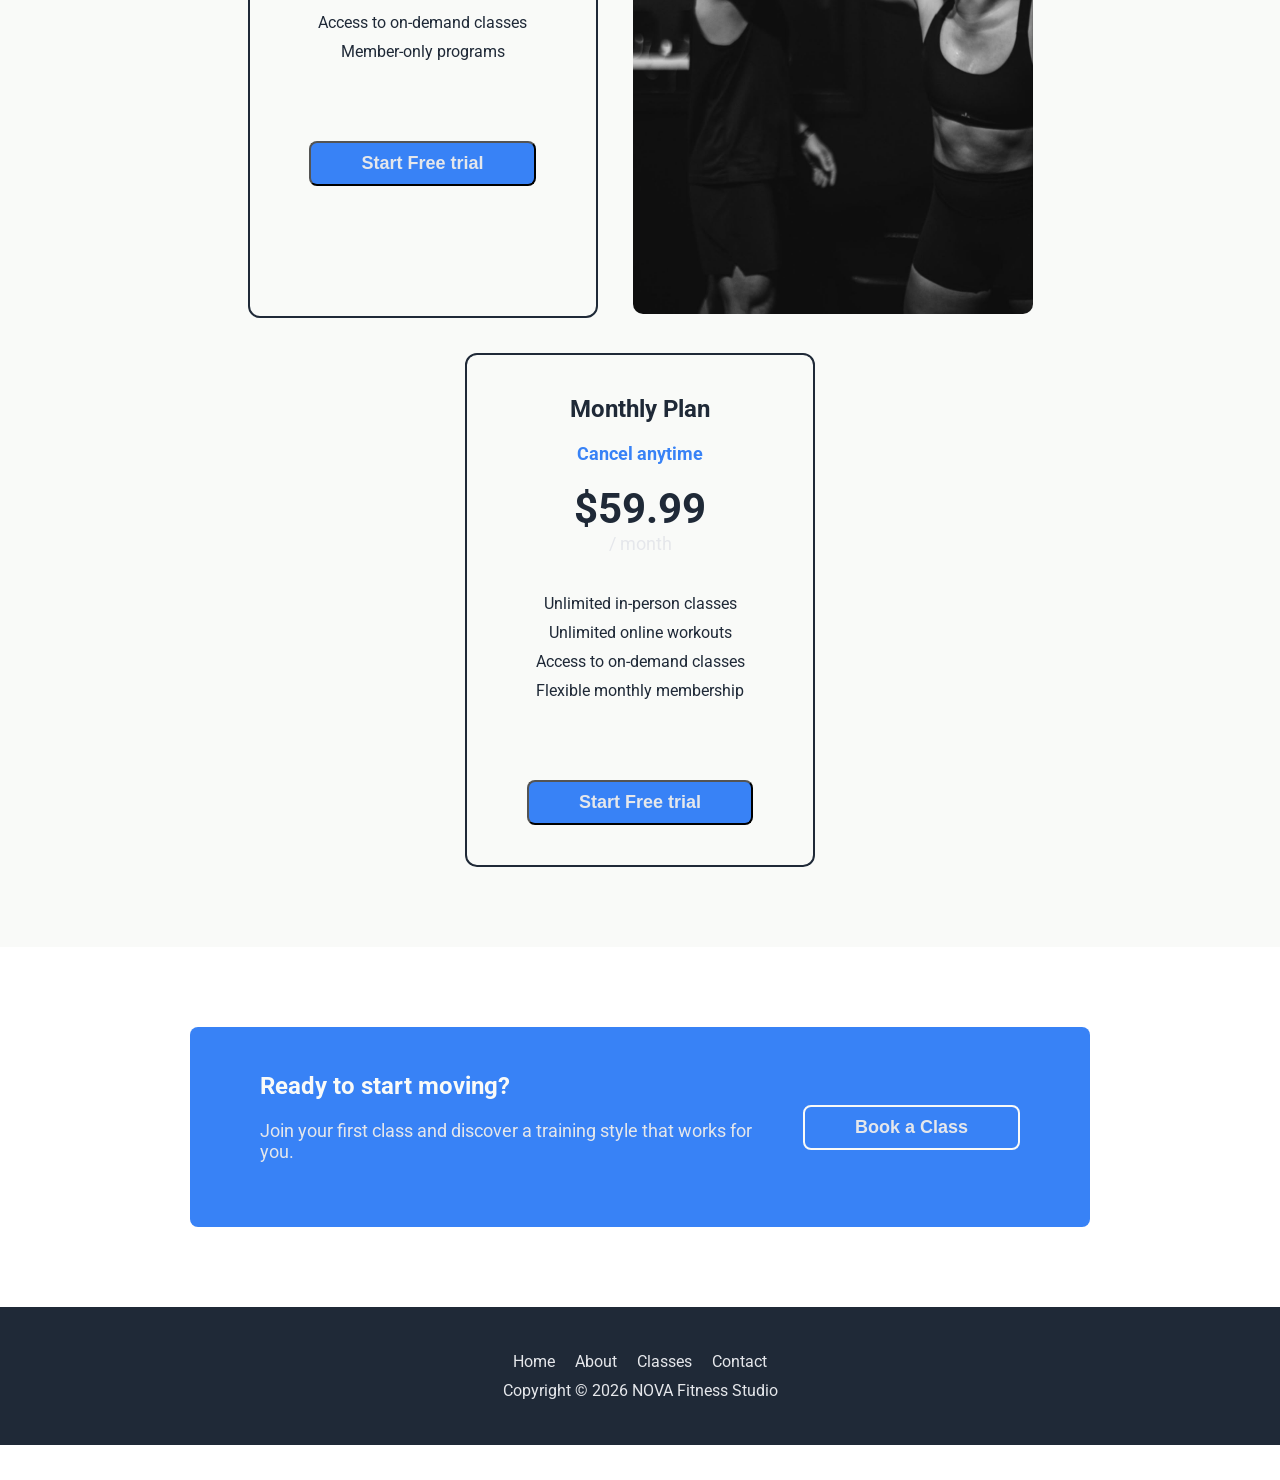
==== commit 26b2157d: "Fix image source paths in index.html Updated image source paths from 'images/' to 'imagess/' in mult" ====
--- a/index.html
+++ b/index.html
@@ -9,7 +9,7 @@
 
   <body>
     <header>
-      <img src="images/logo.png" alt="Logo" class="logo" />
+      <img src="imagess/logo.png" alt="Logo" class="logo" />
       <input type="checkbox" id="menu-toggle" class="menu-toggle" />
       <label
         for="menu-toggle"
@@ -45,7 +45,7 @@
         </article>
         <figure>
           <img
-            src="images/gym-buddies.jpg"
+            src="imagess/gym-buddies.jpg"
             alt="Gym buddies"
             class="hero-image"
           />
@@ -60,7 +60,7 @@
         <div class="class-cards">
           <article class="card-info">
             <a href="pilates.html"
-              ><img src="images/pilates.jpg" alt="Pilates fitness class"
+              ><img src="imagess/pilates.jpg" alt="Pilates fitness class"
             /></a>
 
             <h3>Barre & Pilates</h3>
@@ -73,7 +73,7 @@
           <article class="card-info">
             <a href="strength-training.html"
               ><img
-                src="images/strength.jpg"
+                src="imagess/strength.jpg"
                 alt="man lifting weights in a gym"
             /></a>
 
@@ -86,7 +86,7 @@
 
           <article class="card-info">
             <a href="online-classes.html"
-              ><img src="images/yoga.jpg" alt="woman doing a yoga posture"
+              ><img src="imagess/yoga.jpg" alt="woman doing a yoga posture"
             /></a>
 
             <h3>Yoga Classes</h3>
@@ -168,7 +168,7 @@
 
           <figure>
             <img
-              src="images/gym-buddies2.jpg"
+              src="imagess/gym-buddies2.jpg"
               alt="Gym buddies"
               class="plan-img"
             />
--- a/style.css
+++ b/style.css
@@ -1362,4 +1362,4 @@
 
         overflow-wrap: break-word;
     }
-}+}
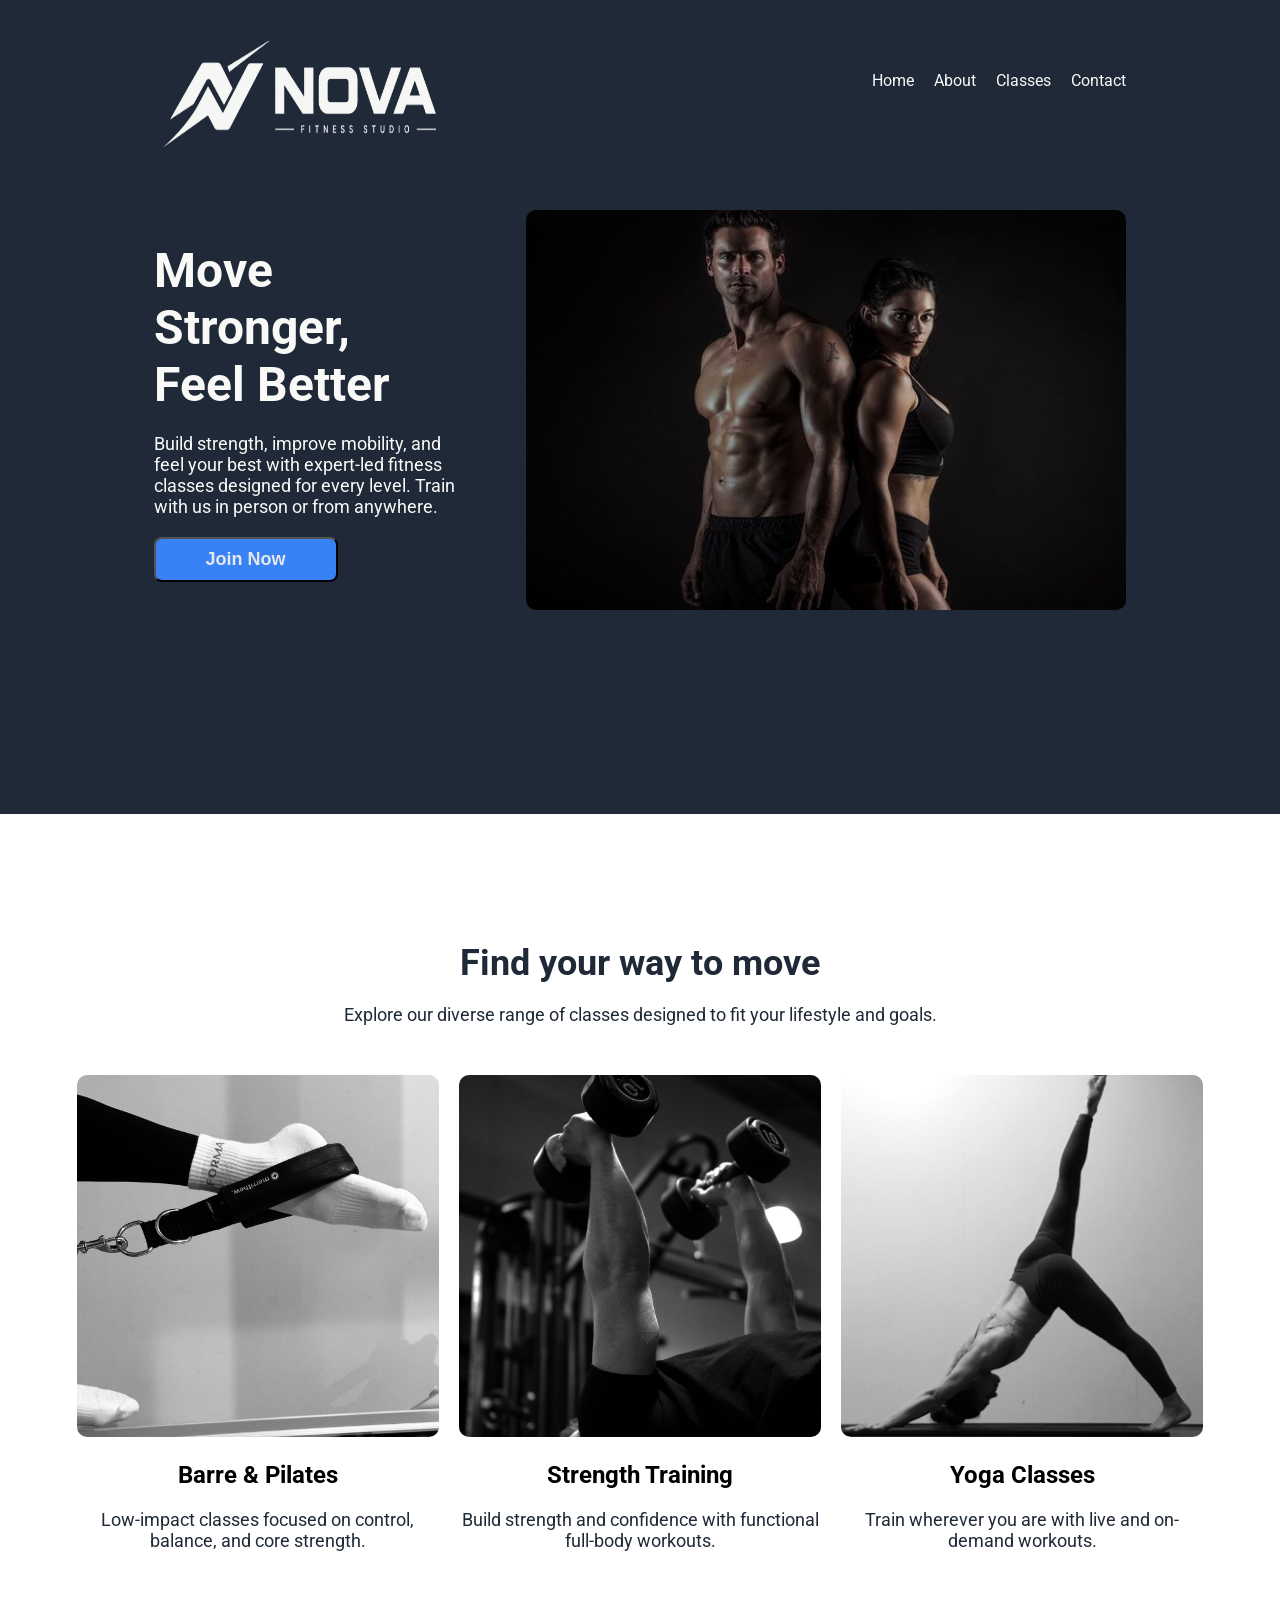
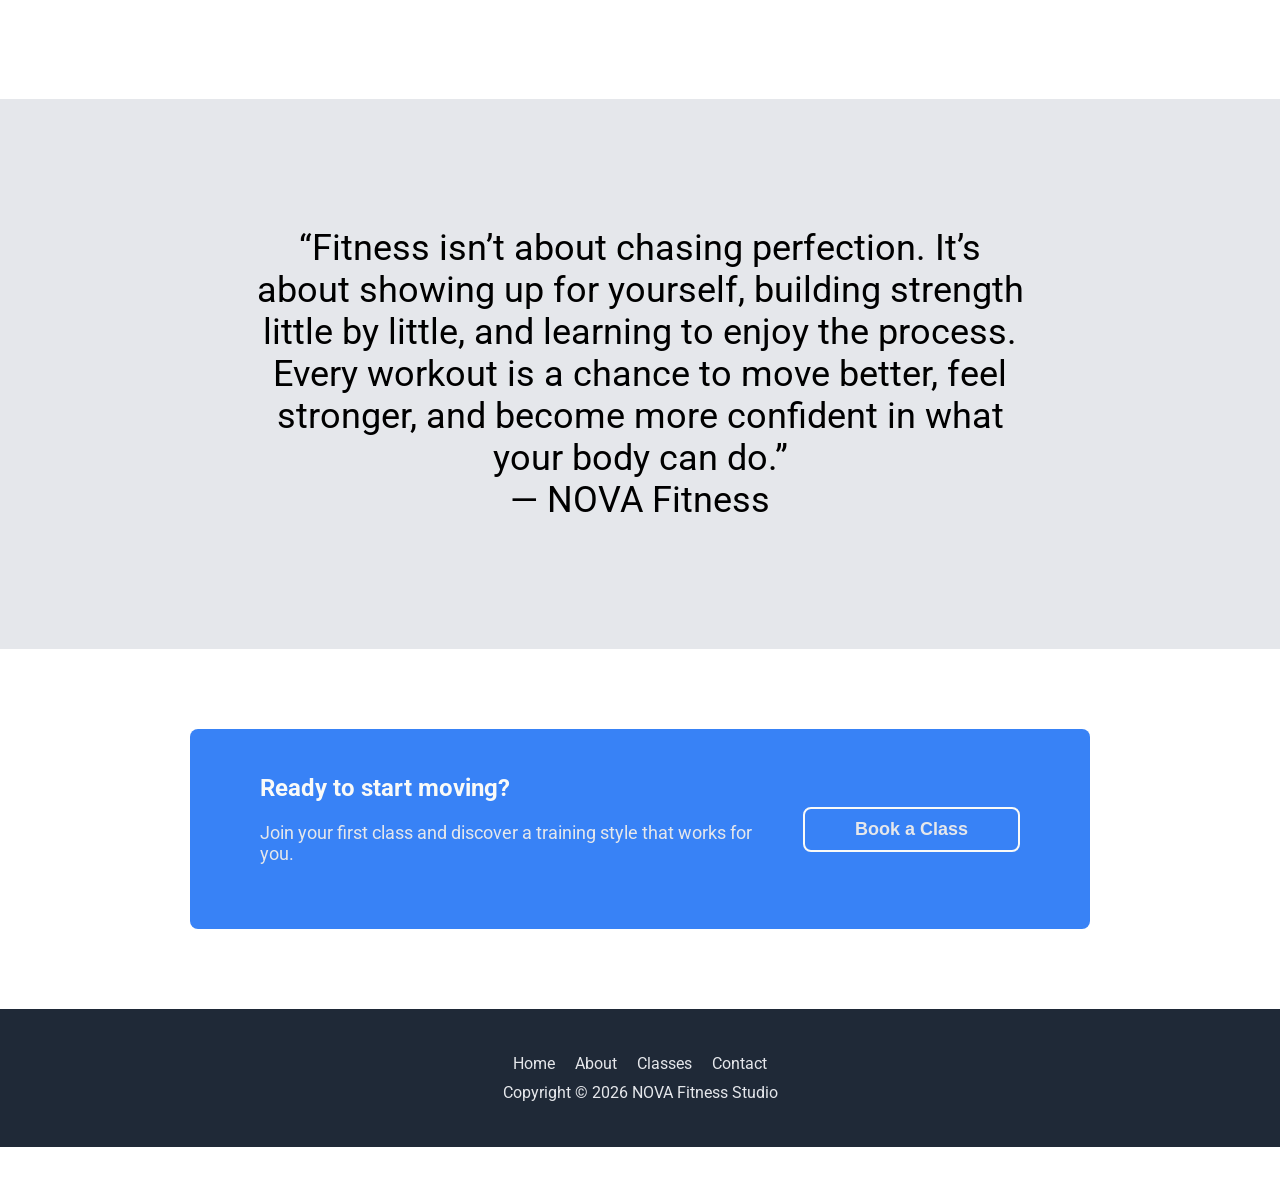
==== commit 5ba2c79b: "Remove training options and membership plans sections Removed training options and membership plans " ====
--- a/index.html
+++ b/index.html
@@ -106,96 +106,6 @@
           <footer>— NOVA Fitness</footer>
         </blockquote>
       </section>
-      <section class="training-options">
-        <h2>Train your way</h2>
-        <section class="training-types">
-          <aside>
-            <h3>In-Person Classes</h3>
-
-            <p>
-              Train alongside our coaches in a motivating studio environment.
-              Get real-time guidance, and personalized support throughout every
-              session.
-            </p>
-            <button href="classes.html" class="cta-button btn-classes">
-              Book a spot
-            </button>
-          </aside>
-          <aside>
-            <h3>Online Classes</h3>
-
-            <p>
-              Bring NOVA wherever you go. Join live sessions or choose an
-              on-demand workout whenever it fits your schedule.
-            </p>
-
-            <button href="classes.html" class="cta-button btn-classes">
-              Book a spot
-            </button>
-          </aside>
-        </section>
-      </section>
-      <section class="plans">
-        <h2>Become a NOVA Member</h2>
-
-        <p>
-          Choose a plan that fits your routine and get access to workouts
-          designed to help you move stronger and feel better.
-        </p>
-
-        <section class="plan-cards">
-          <article class="plan-card">
-            <h3>Yearly Plan</h3>
-
-            <p class="plan-offer">Save 40%</p>
-
-            <p class="plan-price">
-              <span>$35.99</span>
-              / month
-            </p>
-
-            <ul>
-              <li>Unlimited in-person classes</li>
-              <li>Unlimited online workouts</li>
-              <li>Access to on-demand classes</li>
-              <li>Member-only programs</li>
-            </ul>
-
-            <button href="classes.html" class="cta-button">
-              Start Free trial
-            </button>
-          </article>
-
-          <figure>
-            <img
-              src="imagess/gym-buddies2.jpg"
-              alt="Gym buddies"
-              class="plan-img"
-            />
-          </figure>
-          <article class="plan-card">
-            <h3>Monthly Plan</h3>
-
-            <p class="plan-offer">Cancel anytime</p>
-
-            <p class="plan-price">
-              <span>$59.99</span>
-              / month
-            </p>
-
-            <ul>
-              <li>Unlimited in-person classes</li>
-              <li>Unlimited online workouts</li>
-              <li>Access to on-demand classes</li>
-              <li>Flexible monthly membership</li>
-            </ul>
-
-            <button href="classes.html" class="cta-button">
-              Start Free trial
-            </button>
-          </article>
-        </section>
-      </section>
       <section class="cta">
         <article>
           <h2>Ready to start moving?</h2>
--- a/style.css
+++ b/style.css
@@ -613,6 +613,10 @@
         flex-direction: column;
     }
 
+    .class-cards {
+        align-items: center;
+    }
+
     header,
     .hero {
         padding: 20px 6%;
@@ -627,8 +631,19 @@
     }
 
     .logo {
-        width: min(240px, 80vw);
+        width: min(160px, 45vw);
         height: auto;
+    }
+
+    .cta {
+        margin: 40px auto;
+        padding: 30px 20px;
+    }
+
+    .cta .button {
+        white-space: normal;
+        width: 100%;
+        text-align: center;
     }
 
     .hero-content,
